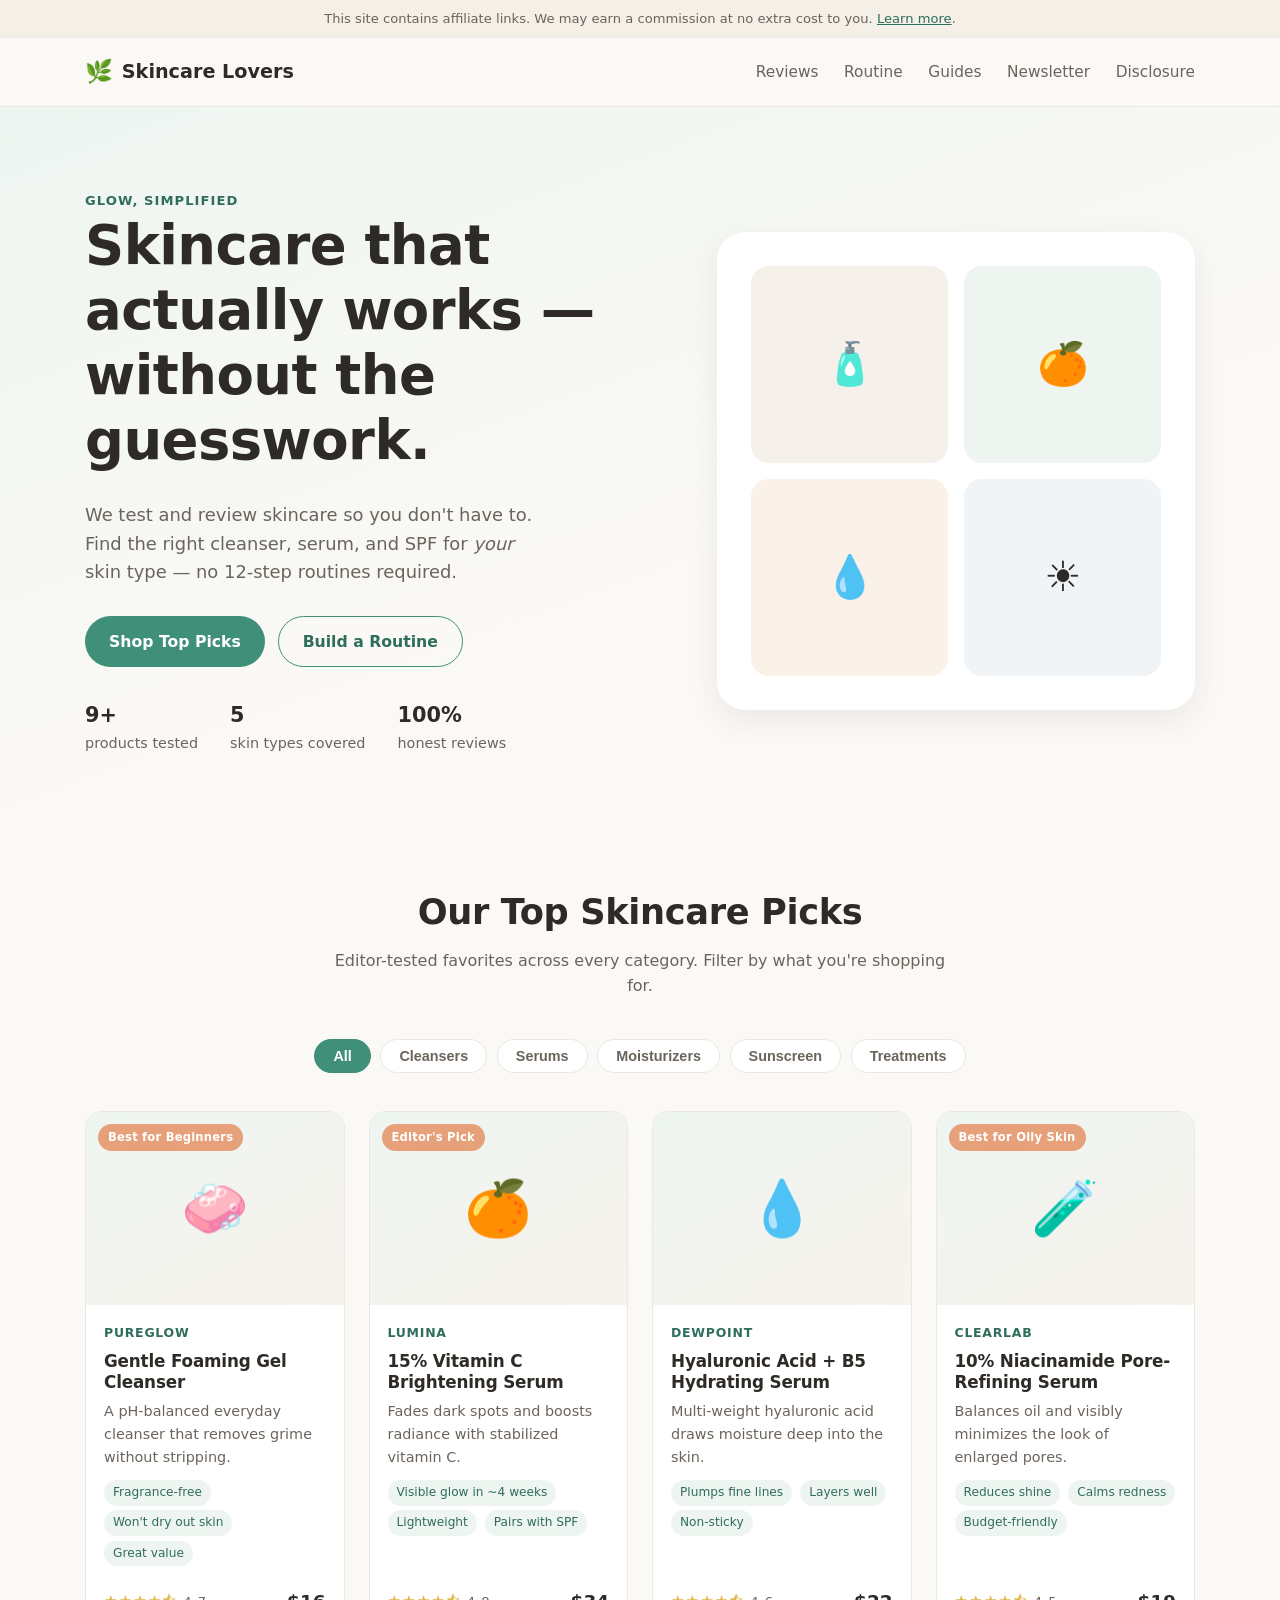
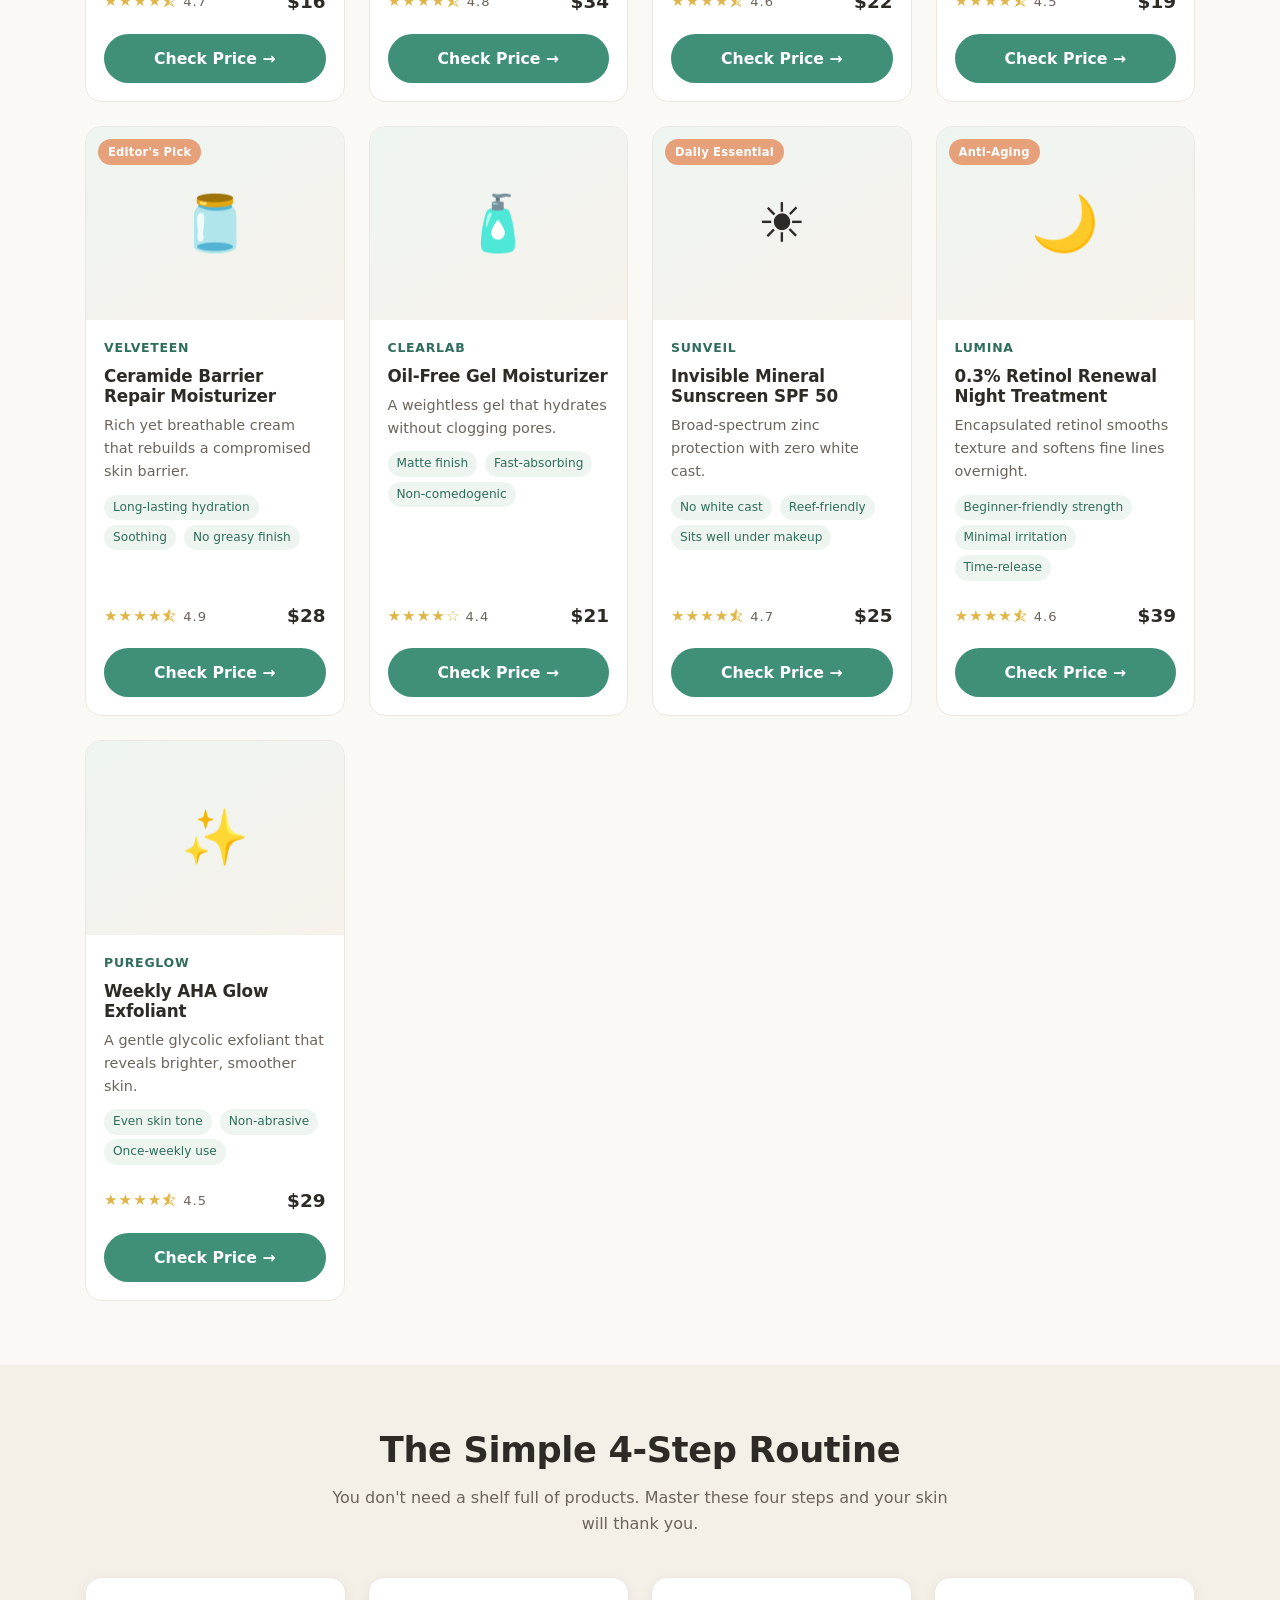
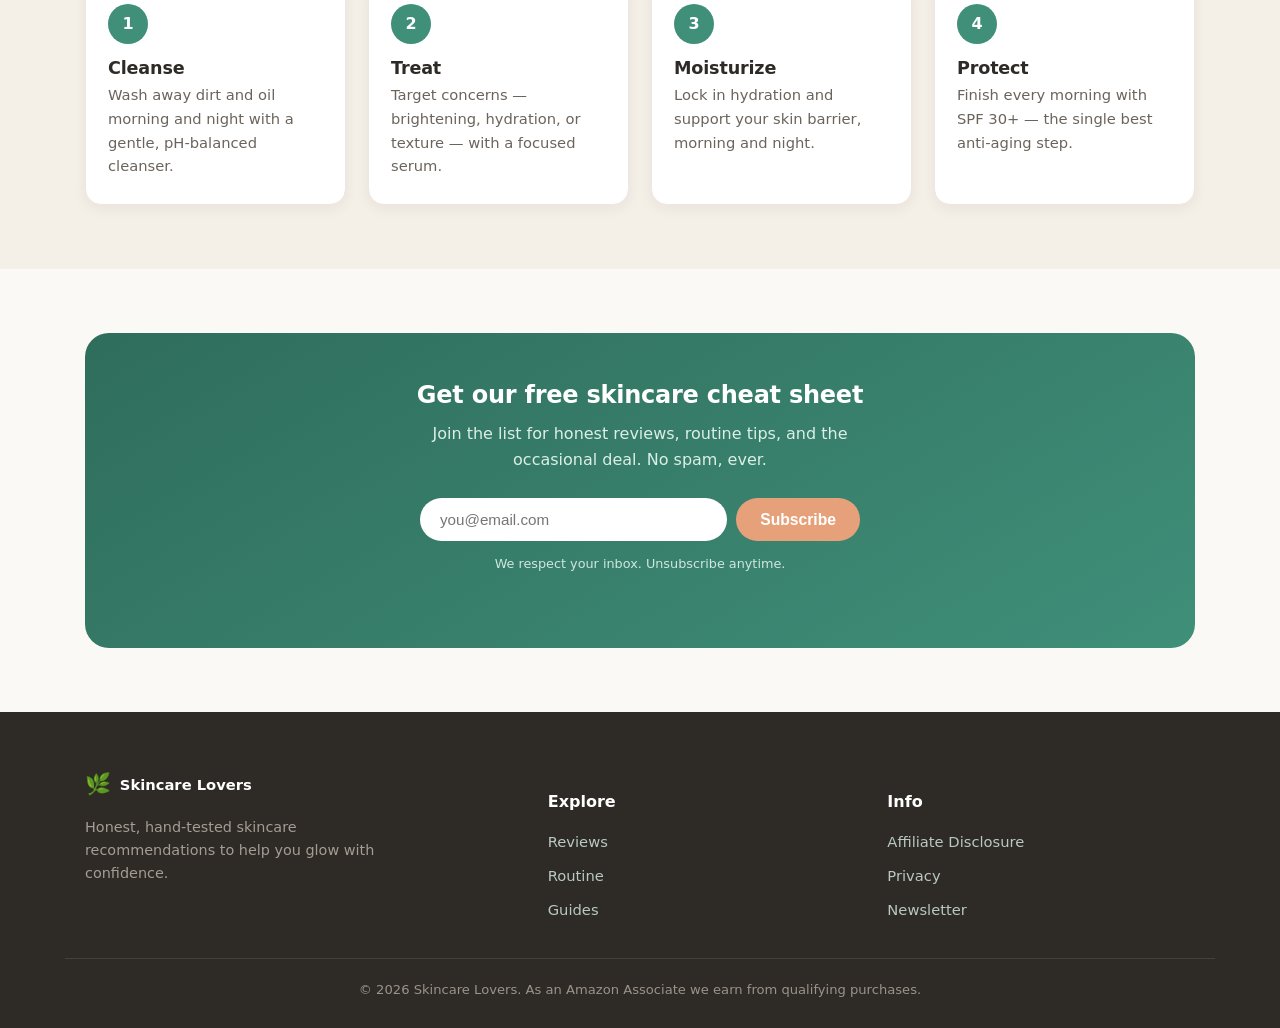
==== index.html @ 67fedc32 "Add skincare affiliate marketing website Static, no-build site ready for free hosting (Netlify/GitHu" ====
<!DOCTYPE html>
<html lang="en">
<head>
  <meta charset="UTF-8" />
  <meta name="viewport" content="width=device-width, initial-scale=1.0" />
  <title>Skincare Lovers — Honest Reviews & Skincare Picks</title>
  <meta name="description" content="Hand-tested skincare recommendations, routines, and honest reviews to help you build a simple routine that works for your skin type." />

  <!-- Open Graph (social sharing) -->
  <meta property="og:title" content="Skincare Lovers — Honest Skincare Reviews & Picks" />
  <meta property="og:description" content="Simple, effective skincare picks for every skin type." />
  <meta property="og:type" content="website" />

  <link rel="stylesheet" href="css/style.css" />
</head>
<body>

  <!-- FTC affiliate disclosure (required, keep visible) -->
  <div class="disclosure-strip">
    This site contains affiliate links. We may earn a commission at no extra cost to you.
    <a href="disclosure.html">Learn more</a>.
  </div>

  <!-- Header -->
  <header class="site-header">
    <div class="container nav">
      <a href="index.html" class="brand"><span class="leaf">🌿</span> Skincare Lovers</a>
      <ul class="nav-links">
        <li><a href="#products">Reviews</a></li>
        <li><a href="#routine">Routine</a></li>
        <li><a href="guides.html">Guides</a></li>
        <li><a href="#newsletter">Newsletter</a></li>
        <li><a href="disclosure.html">Disclosure</a></li>
      </ul>
      <button class="nav-toggle" aria-label="Toggle menu">☰</button>
    </div>
  </header>

  <!-- Hero -->
  <section class="hero">
    <div class="container hero-grid">
      <div class="hero-copy">
        <span class="eyebrow">Glow, simplified</span>
        <h1>Skincare that actually works — without the guesswork.</h1>
        <p class="lead">
          We test and review skincare so you don't have to. Find the right cleanser,
          serum, and SPF for <em>your</em> skin type — no 12-step routines required.
        </p>
        <div class="hero-cta">
          <a href="#products" class="btn">Shop Top Picks</a>
          <a href="#routine" class="btn btn--ghost">Build a Routine</a>
        </div>
        <div class="trust-row">
          <div><strong>9+</strong> products tested</div>
          <div><strong>5</strong> skin types covered</div>
          <div><strong>100%</strong> honest reviews</div>
        </div>
      </div>
      <div class="hero-visual" aria-hidden="true">
        <div class="tile">🧴</div>
        <div class="tile">🍊</div>
        <div class="tile">💧</div>
        <div class="tile">☀️</div>
      </div>
    </div>
  </section>

  <!-- Products -->
  <section id="products">
    <div class="container">
      <h2 class="section-title">Our Top Skincare Picks</h2>
      <p class="section-sub">
        Editor-tested favorites across every category. Filter by what you're shopping for.
      </p>

      <div class="filters">
        <button class="filter-pill active" data-filter="all">All</button>
        <button class="filter-pill" data-filter="cleanser">Cleansers</button>
        <button class="filter-pill" data-filter="serum">Serums</button>
        <button class="filter-pill" data-filter="moisturizer">Moisturizers</button>
        <button class="filter-pill" data-filter="sunscreen">Sunscreen</button>
        <button class="filter-pill" data-filter="treatment">Treatments</button>
      </div>

      <div class="product-grid" id="product-grid">
        <!-- Cards injected by js/main.js -->
      </div>
    </div>
  </section>

  <!-- Routine -->
  <section id="routine" style="background:#f4efe7;">
    <div class="container">
      <h2 class="section-title">The Simple 4-Step Routine</h2>
      <p class="section-sub">
        You don't need a shelf full of products. Master these four steps and your skin
        will thank you.
      </p>
      <div class="steps">
        <div class="step">
          <div class="num">1</div>
          <h3>Cleanse</h3>
          <p>Wash away dirt and oil morning and night with a gentle, pH-balanced cleanser.</p>
        </div>
        <div class="step">
          <div class="num">2</div>
          <h3>Treat</h3>
          <p>Target concerns — brightening, hydration, or texture — with a focused serum.</p>
        </div>
        <div class="step">
          <div class="num">3</div>
          <h3>Moisturize</h3>
          <p>Lock in hydration and support your skin barrier, morning and night.</p>
        </div>
        <div class="step">
          <div class="num">4</div>
          <h3>Protect</h3>
          <p>Finish every morning with SPF 30+ — the single best anti-aging step.</p>
        </div>
      </div>
    </div>
  </section>

  <!-- Newsletter -->
  <section id="newsletter">
    <div class="container">
      <div class="newsletter">
        <h2>Get our free skincare cheat sheet</h2>
        <p>Join the list for honest reviews, routine tips, and the occasional deal. No spam, ever.</p>
        <form id="newsletter-form">
          <input type="email" placeholder="you@email.com" required aria-label="Email address" />
          <button type="submit" class="btn">Subscribe</button>
        </form>
        <p class="form-note">We respect your inbox. Unsubscribe anytime.</p>
      </div>
    </div>
  </section>

  <!-- Footer -->
  <footer class="site-footer">
    <div class="container footer-grid">
      <div class="footer-brand">
        <a href="index.html" class="brand" style="color:#fff;"><span class="leaf">🌿</span> Skincare Lovers</a>
        <p>Honest, hand-tested skincare recommendations to help you glow with confidence.</p>
      </div>
      <div>
        <h4>Explore</h4>
        <ul class="footer-links">
          <li><a href="#products">Reviews</a></li>
          <li><a href="#routine">Routine</a></li>
          <li><a href="guides.html">Guides</a></li>
        </ul>
      </div>
      <div>
        <h4>Info</h4>
        <ul class="footer-links">
          <li><a href="disclosure.html">Affiliate Disclosure</a></li>
          <li><a href="disclosure.html#privacy">Privacy</a></li>
          <li><a href="#newsletter">Newsletter</a></li>
        </ul>
      </div>
    </div>
    <div class="container footer-bottom">
      &copy; <span id="year">2026</span> Skincare Lovers. As an Amazon Associate we earn from qualifying purchases.
    </div>
  </footer>

  <script src="data/products.js"></script>
  <script src="js/main.js"></script>
</body>
</html>
---- css/style.css ----
/* =========================================================
   Skincare Lovers — Affiliate site styles
   Palette: soft, spa-like greens & warm neutrals
   ========================================================= */

:root {
  --bg: #fbf9f6;
  --surface: #ffffff;
  --ink: #2e2a26;
  --ink-soft: #6b645c;
  --line: #ece7e0;
  --brand: #3f8f79;      /* eucalyptus green */
  --brand-dark: #2f6d5c;
  --accent: #e6a17a;     /* warm peach */
  --gold: #e0b64a;       /* stars */
  --radius: 16px;
  --shadow: 0 10px 30px rgba(47, 42, 38, 0.08);
  --shadow-sm: 0 4px 14px rgba(47, 42, 38, 0.06);
  --maxw: 1150px;
  --font: "Segoe UI", system-ui, -apple-system, Roboto, Helvetica, Arial, sans-serif;
}

* { box-sizing: border-box; }

html { scroll-behavior: smooth; }

body {
  margin: 0;
  font-family: var(--font);
  color: var(--ink);
  background: var(--bg);
  line-height: 1.6;
  -webkit-font-smoothing: antialiased;
}

img { max-width: 100%; display: block; }

a { color: var(--brand-dark); }

.container {
  width: 100%;
  max-width: var(--maxw);
  margin: 0 auto;
  padding: 0 20px;
}

h1, h2, h3 { line-height: 1.2; margin: 0 0 .5em; font-weight: 700; letter-spacing: -0.01em; }
h2.section-title { font-size: clamp(1.6rem, 3vw, 2.2rem); text-align: center; }
.section-sub { text-align: center; color: var(--ink-soft); max-width: 620px; margin: -.2rem auto 2.5rem; }

section { padding: 64px 0; }

/* ---------- Buttons ---------- */
.btn {
  display: inline-flex;
  align-items: center;
  gap: .5rem;
  background: var(--brand);
  color: #fff;
  border: none;
  border-radius: 999px;
  padding: 12px 24px;
  font-size: .98rem;
  font-weight: 600;
  cursor: pointer;
  text-decoration: none;
  transition: transform .15s ease, background .15s ease, box-shadow .15s ease;
}
.btn:hover { background: var(--brand-dark); transform: translateY(-2px); box-shadow: var(--shadow-sm); }
.btn--ghost { background: transparent; color: var(--brand-dark); border: 1.5px solid var(--brand); }
.btn--ghost:hover { background: var(--brand); color: #fff; }
.btn--block { width: 100%; justify-content: center; }

/* ---------- Header ---------- */
.site-header {
  position: sticky;
  top: 0;
  z-index: 50;
  background: rgba(251, 249, 246, 0.85);
  backdrop-filter: blur(10px);
  border-bottom: 1px solid var(--line);
}
.nav {
  display: flex;
  align-items: center;
  justify-content: space-between;
  height: 68px;
}
.brand { display: flex; align-items: center; gap: .55rem; font-weight: 800; font-size: 1.2rem; text-decoration: none; color: var(--ink); }
.brand .leaf { font-size: 1.4rem; }
.nav-links { display: flex; gap: 1.6rem; list-style: none; margin: 0; padding: 0; }
.nav-links a { text-decoration: none; color: var(--ink-soft); font-weight: 500; font-size: .96rem; transition: color .15s; }
.nav-links a:hover { color: var(--brand-dark); }
.nav-toggle { display: none; background: none; border: none; font-size: 1.5rem; cursor: pointer; }

/* ---------- Hero ---------- */
.hero {
  background: linear-gradient(160deg, #eef5f1 0%, #fbf9f6 60%);
  padding: 80px 0 72px;
}
.hero-grid { display: grid; grid-template-columns: 1.1fr .9fr; gap: 48px; align-items: center; }
.hero h1 { font-size: clamp(2.1rem, 5vw, 3.4rem); }
.hero .eyebrow { color: var(--brand-dark); font-weight: 700; letter-spacing: .08em; text-transform: uppercase; font-size: .82rem; }
.hero p.lead { font-size: 1.12rem; color: var(--ink-soft); margin: 1rem 0 1.8rem; max-width: 40ch; }
.hero-cta { display: flex; gap: .8rem; flex-wrap: wrap; }
.hero-visual {
  background: var(--surface);
  border-radius: 28px;
  box-shadow: var(--shadow);
  padding: 34px;
  display: grid;
  grid-template-columns: 1fr 1fr;
  gap: 16px;
}
.hero-visual .tile {
  border-radius: 18px;
  aspect-ratio: 1;
  display: grid;
  place-items: center;
  font-size: 2.6rem;
  background: #f5f1ea;
}
.hero-visual .tile:nth-child(2){ background:#eef5f1; }
.hero-visual .tile:nth-child(3){ background:#faf1e9; }
.hero-visual .tile:nth-child(4){ background:#f0f4f7; }

.trust-row { display: flex; gap: 2rem; margin-top: 2rem; flex-wrap: wrap; }
.trust-row div { font-size: .9rem; color: var(--ink-soft); }
.trust-row strong { display: block; color: var(--ink); font-size: 1.3rem; }

/* ---------- Disclosure banner ---------- */
.disclosure-strip {
  background: #f4efe7;
  border-bottom: 1px solid var(--line);
  font-size: .82rem;
  color: var(--ink-soft);
  text-align: center;
  padding: 8px 16px;
}
.disclosure-strip a { color: var(--brand-dark); }

/* ---------- Category pills ---------- */
.filters { display: flex; gap: .6rem; flex-wrap: wrap; justify-content: center; margin-bottom: 2.4rem; }
.filter-pill {
  border: 1.5px solid var(--line);
  background: var(--surface);
  color: var(--ink-soft);
  padding: 8px 18px;
  border-radius: 999px;
  cursor: pointer;
  font-weight: 600;
  font-size: .9rem;
  transition: all .15s ease;
}
.filter-pill:hover { border-color: var(--brand); color: var(--brand-dark); }
.filter-pill.active { background: var(--brand); border-color: var(--brand); color: #fff; }

/* ---------- Product grid ---------- */
.product-grid {
  display: grid;
  grid-template-columns: repeat(auto-fill, minmax(250px, 1fr));
  gap: 24px;
}
.card {
  background: var(--surface);
  border: 1px solid var(--line);
  border-radius: var(--radius);
  overflow: hidden;
  display: flex;
  flex-direction: column;
  transition: transform .18s ease, box-shadow .18s ease;
}
.card:hover { transform: translateY(-4px); box-shadow: var(--shadow); }
.card-media {
  position: relative;
  aspect-ratio: 4 / 3;
  display: grid;
  place-items: center;
  font-size: 3.4rem;
  background: linear-gradient(150deg, #eef5f1, #f7f2ec);
}
.card-badge {
  position: absolute;
  top: 12px;
  left: 12px;
  background: var(--accent);
  color: #fff;
  font-size: .72rem;
  font-weight: 700;
  padding: 4px 10px;
  border-radius: 999px;
  letter-spacing: .02em;
}
.card-body { padding: 18px; display: flex; flex-direction: column; gap: .5rem; flex: 1; }
.card-brand { font-size: .78rem; text-transform: uppercase; letter-spacing: .06em; color: var(--brand-dark); font-weight: 700; }
.card-name { font-size: 1.05rem; font-weight: 700; margin: 0; }
.card-blurb { font-size: .9rem; color: var(--ink-soft); margin: 0; }
.card-meta { display: flex; align-items: center; justify-content: space-between; margin-top: auto; padding-top: .4rem; }
.stars { color: var(--gold); font-size: .95rem; letter-spacing: 1px; }
.rating-num { color: var(--ink-soft); font-size: .82rem; margin-left: .3rem; }
.price { font-weight: 800; font-size: 1.15rem; }
.pros { list-style: none; padding: 0; margin: .2rem 0 .4rem; display: flex; flex-wrap: wrap; gap: .3rem .5rem; }
.pros li { font-size: .76rem; background: #eef5f1; color: var(--brand-dark); padding: 3px 9px; border-radius: 999px; }
.card .btn { margin-top: .6rem; }
.no-results { text-align: center; color: var(--ink-soft); grid-column: 1/-1; padding: 40px; }

/* ---------- Routine / steps ---------- */
.steps { display: grid; grid-template-columns: repeat(auto-fit, minmax(220px, 1fr)); gap: 22px; }
.step {
  background: var(--surface);
  border: 1px solid var(--line);
  border-radius: var(--radius);
  padding: 26px 22px;
  box-shadow: var(--shadow-sm);
}
.step .num {
  width: 40px; height: 40px;
  display: grid; place-items: center;
  background: var(--brand); color: #fff;
  border-radius: 50%; font-weight: 800; margin-bottom: 14px;
}
.step h3 { font-size: 1.1rem; margin-bottom: .3rem; }
.step p { color: var(--ink-soft); font-size: .92rem; margin: 0; }

/* ---------- Newsletter ---------- */
.newsletter {
  background: linear-gradient(150deg, #2f6d5c, #3f8f79);
  color: #fff;
  border-radius: 24px;
  padding: 48px;
  text-align: center;
}
.newsletter h2 { color: #fff; }
.newsletter p { color: #dcefe7; max-width: 460px; margin: 0 auto 1.6rem; }
.newsletter form { display: flex; gap: .6rem; max-width: 440px; margin: 0 auto; flex-wrap: wrap; }
.newsletter input {
  flex: 1;
  min-width: 200px;
  border: none;
  border-radius: 999px;
  padding: 13px 20px;
  font-size: .95rem;
}
.newsletter .btn { background: var(--accent); }
.newsletter .btn:hover { background: #d98d61; }
.newsletter .form-note { font-size: .8rem; color: #cfe7de; margin-top: .8rem; }

/* ---------- Footer ---------- */
.site-footer { background: #2e2a26; color: #d8d2ca; padding: 56px 0 28px; }
.footer-grid { display: grid; grid-template-columns: 1.4fr 1fr 1fr; gap: 32px; }
.site-footer h4 { color: #fff; font-size: 1rem; margin-bottom: .9rem; }
.site-footer a { color: #b9c9c2; text-decoration: none; font-size: .92rem; }
.site-footer a:hover { color: #fff; }
.footer-links { list-style: none; padding: 0; margin: 0; display: flex; flex-direction: column; gap: .5rem; }
.footer-brand .leaf { font-size: 1.3rem; }
.footer-brand p { color: #a49d94; font-size: .9rem; max-width: 34ch; }
.footer-bottom {
  border-top: 1px solid #45403a;
  margin-top: 36px;
  padding-top: 20px;
  font-size: .82rem;
  color: #9a938a;
  text-align: center;
}

/* ---------- Content pages (guides / disclosure) ---------- */
.page-head { background: linear-gradient(160deg, #eef5f1, #fbf9f6); padding: 60px 0 40px; text-align: center; }
.page-head h1 { font-size: clamp(1.8rem, 4vw, 2.6rem); }
.page-head p { color: var(--ink-soft); max-width: 600px; margin: 0 auto; }
.prose { max-width: 760px; margin: 0 auto; }
.prose h2 { font-size: 1.5rem; margin-top: 2rem; }
.prose p, .prose li { color: #4a453f; }
.prose ul { padding-left: 1.2rem; }
.callout {
  background: #f4efe7;
  border-left: 4px solid var(--accent);
  border-radius: 10px;
  padding: 18px 22px;
  margin: 1.6rem 0;
  font-size: .95rem;
}

/* ---------- Responsive ---------- */
@media (max-width: 860px) {
  .hero-grid { grid-template-columns: 1fr; }
  .hero-visual { max-width: 380px; }
  .footer-grid { grid-template-columns: 1fr 1fr; }
  .footer-brand { grid-column: 1 / -1; }
  .nav-links {
    position: absolute;
    top: 68px; left: 0; right: 0;
    background: var(--surface);
    flex-direction: column;
    padding: 16px 20px;
    gap: 1rem;
    border-bottom: 1px solid var(--line);
    box-shadow: var(--shadow-sm);
    display: none;
  }
  .nav-links.open { display: flex; }
  .nav-toggle { display: block; }
}
@media (max-width: 520px) {
  .footer-grid { grid-template-columns: 1fr; }
  .newsletter { padding: 34px 22px; }
  section { padding: 48px 0; }
}
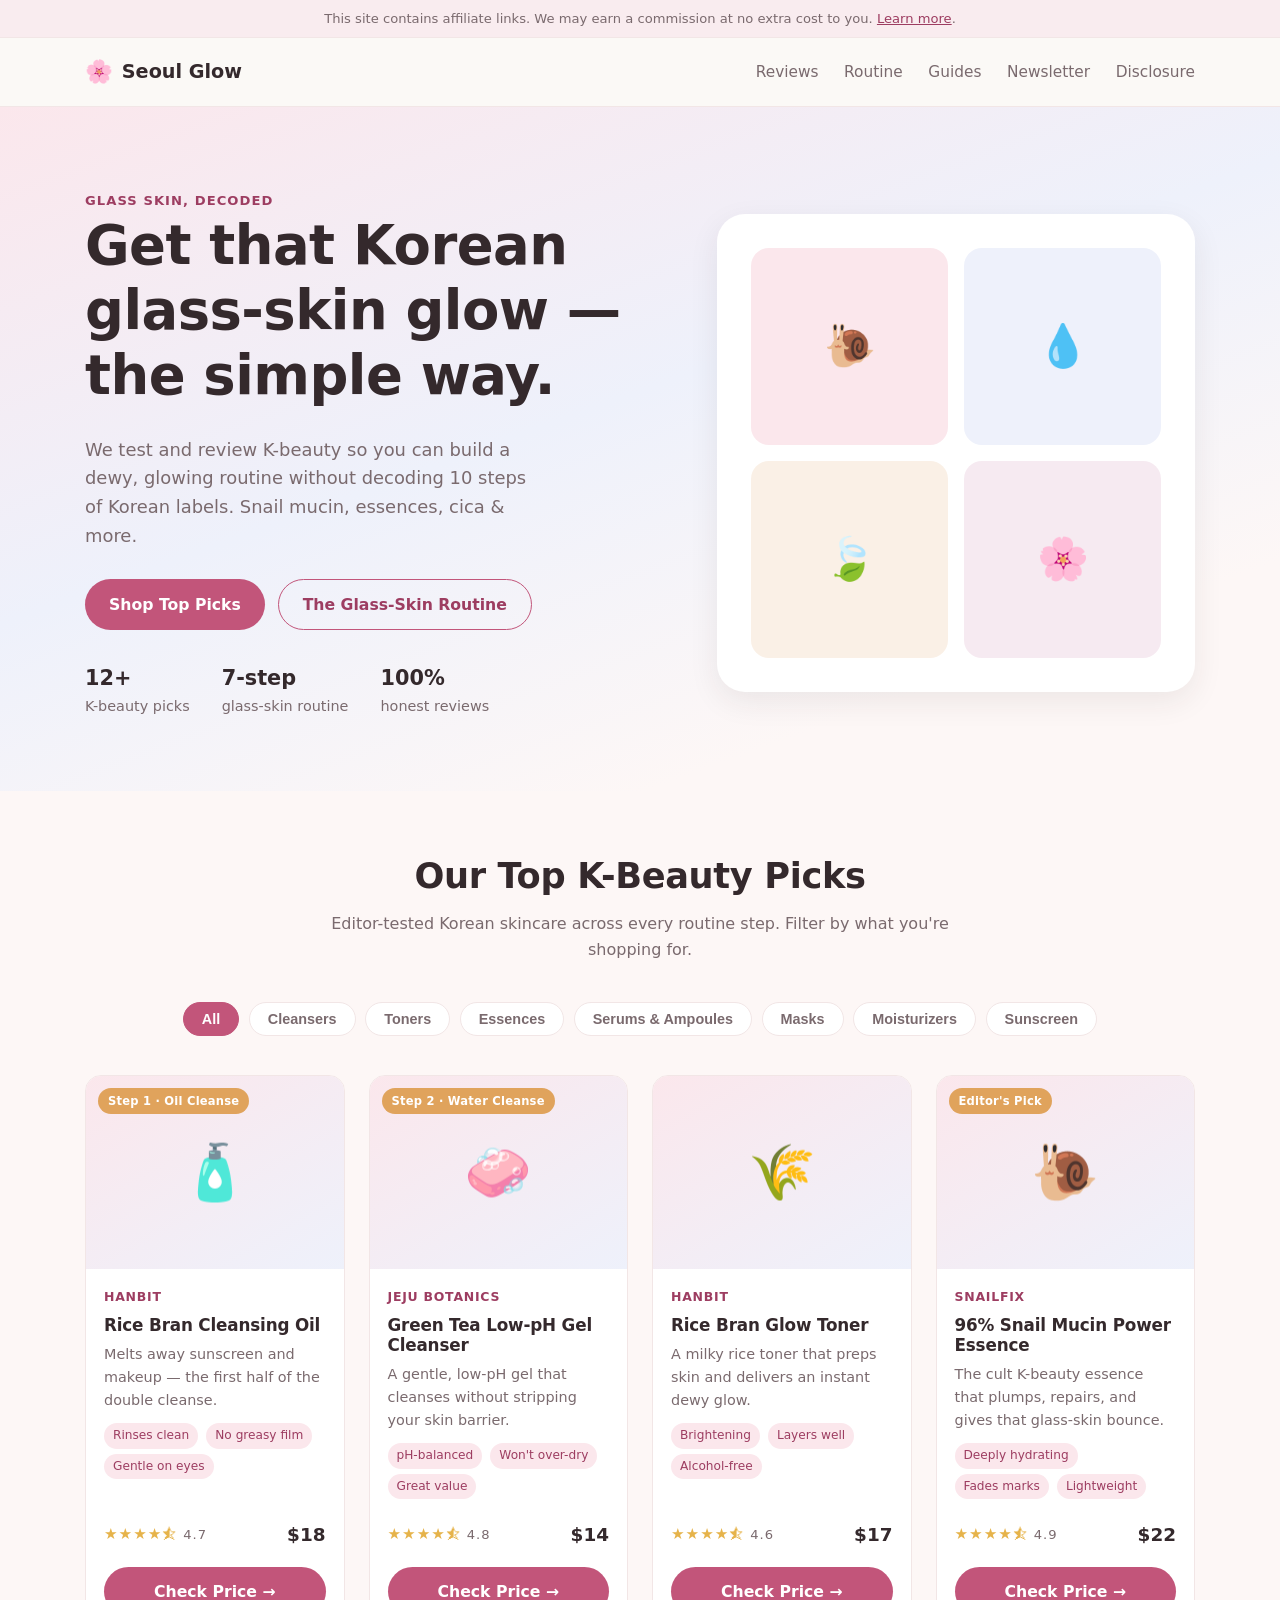
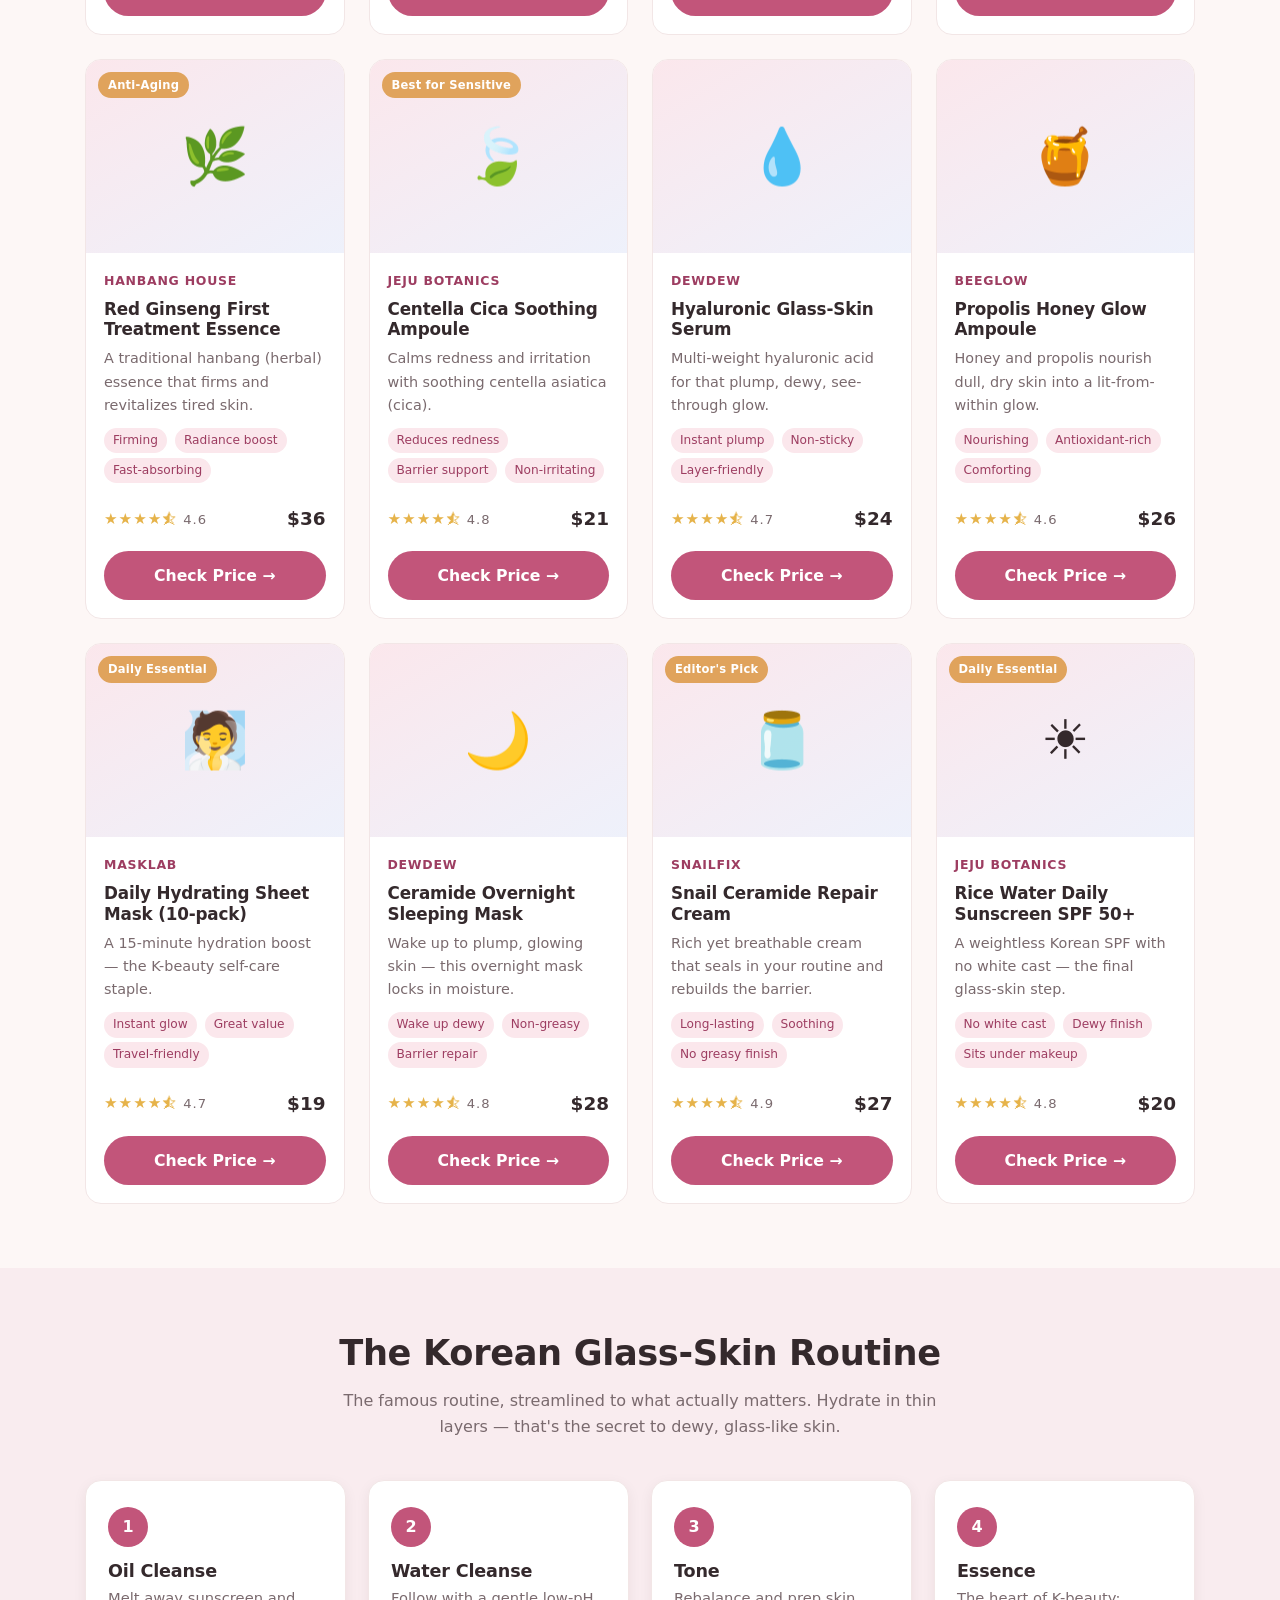
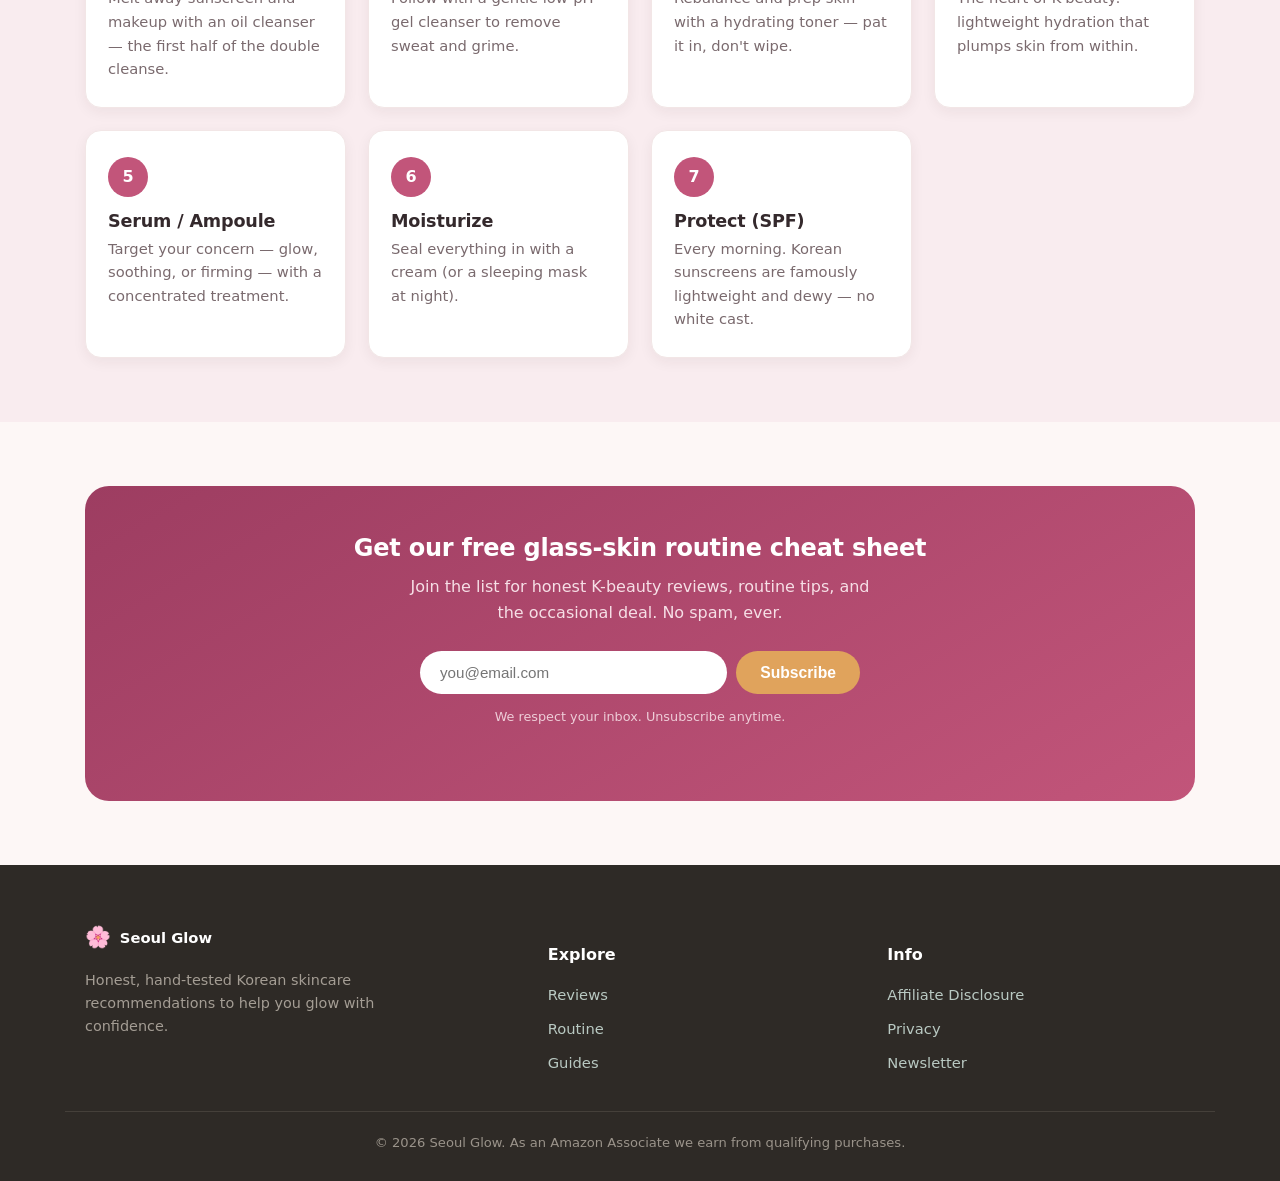
==== commit 5613a44e: "Retune site for Korean skincare (K-beauty) niche Rebrand from generic skincare to "Seoul Glow", focu" ====
--- a/index.html
+++ b/index.html
@@ -3,12 +3,12 @@
 <head>
   <meta charset="UTF-8" />
   <meta name="viewport" content="width=device-width, initial-scale=1.0" />
-  <title>Skincare Lovers — Honest Reviews & Skincare Picks</title>
-  <meta name="description" content="Hand-tested skincare recommendations, routines, and honest reviews to help you build a simple routine that works for your skin type." />
+  <title>Seoul Glow — Korean Skincare Reviews & Glass-Skin Routines</title>
+  <meta name="description" content="Honest Korean skincare (K-beauty) reviews and glass-skin routines. Find the best snail mucin, essences, cica, and Korean sunscreen for your skin type." />
 
   <!-- Open Graph (social sharing) -->
-  <meta property="og:title" content="Skincare Lovers — Honest Skincare Reviews & Picks" />
-  <meta property="og:description" content="Simple, effective skincare picks for every skin type." />
+  <meta property="og:title" content="Seoul Glow — Korean Skincare Reviews & Glass-Skin Routines" />
+  <meta property="og:description" content="Honest K-beauty picks for that dewy, glass-skin glow." />
   <meta property="og:type" content="website" />
 
   <link rel="stylesheet" href="css/style.css" />
@@ -24,7 +24,7 @@
   <!-- Header -->
   <header class="site-header">
     <div class="container nav">
-      <a href="index.html" class="brand"><span class="leaf">🌿</span> Skincare Lovers</a>
+      <a href="index.html" class="brand"><span class="leaf">🌸</span> Seoul Glow</a>
       <ul class="nav-links">
         <li><a href="#products">Reviews</a></li>
         <li><a href="#routine">Routine</a></li>
@@ -40,27 +40,27 @@
   <section class="hero">
     <div class="container hero-grid">
       <div class="hero-copy">
-        <span class="eyebrow">Glow, simplified</span>
-        <h1>Skincare that actually works — without the guesswork.</h1>
+        <span class="eyebrow">Glass skin, decoded</span>
+        <h1>Get that Korean glass-skin glow — the simple way.</h1>
         <p class="lead">
-          We test and review skincare so you don't have to. Find the right cleanser,
-          serum, and SPF for <em>your</em> skin type — no 12-step routines required.
+          We test and review K-beauty so you can build a dewy, glowing routine without
+          decoding 10 steps of Korean labels. Snail mucin, essences, cica &amp; more.
         </p>
         <div class="hero-cta">
           <a href="#products" class="btn">Shop Top Picks</a>
-          <a href="#routine" class="btn btn--ghost">Build a Routine</a>
+          <a href="#routine" class="btn btn--ghost">The Glass-Skin Routine</a>
         </div>
         <div class="trust-row">
-          <div><strong>9+</strong> products tested</div>
-          <div><strong>5</strong> skin types covered</div>
+          <div><strong>12+</strong> K-beauty picks</div>
+          <div><strong>7-step</strong> glass-skin routine</div>
           <div><strong>100%</strong> honest reviews</div>
         </div>
       </div>
       <div class="hero-visual" aria-hidden="true">
-        <div class="tile">🧴</div>
-        <div class="tile">🍊</div>
+        <div class="tile">🐌</div>
         <div class="tile">💧</div>
-        <div class="tile">☀️</div>
+        <div class="tile">🍃</div>
+        <div class="tile">🌸</div>
       </div>
     </div>
   </section>
@@ -68,18 +68,20 @@
   <!-- Products -->
   <section id="products">
     <div class="container">
-      <h2 class="section-title">Our Top Skincare Picks</h2>
+      <h2 class="section-title">Our Top K-Beauty Picks</h2>
       <p class="section-sub">
-        Editor-tested favorites across every category. Filter by what you're shopping for.
+        Editor-tested Korean skincare across every routine step. Filter by what you're shopping for.
       </p>
 
       <div class="filters">
         <button class="filter-pill active" data-filter="all">All</button>
         <button class="filter-pill" data-filter="cleanser">Cleansers</button>
-        <button class="filter-pill" data-filter="serum">Serums</button>
+        <button class="filter-pill" data-filter="toner">Toners</button>
+        <button class="filter-pill" data-filter="essence">Essences</button>
+        <button class="filter-pill" data-filter="serum">Serums &amp; Ampoules</button>
+        <button class="filter-pill" data-filter="mask">Masks</button>
         <button class="filter-pill" data-filter="moisturizer">Moisturizers</button>
         <button class="filter-pill" data-filter="sunscreen">Sunscreen</button>
-        <button class="filter-pill" data-filter="treatment">Treatments</button>
       </div>
 
       <div class="product-grid" id="product-grid">
@@ -89,33 +91,48 @@
   </section>
 
   <!-- Routine -->
-  <section id="routine" style="background:#f4efe7;">
+  <section id="routine" style="background:#f9ecef;">
     <div class="container">
-      <h2 class="section-title">The Simple 4-Step Routine</h2>
+      <h2 class="section-title">The Korean Glass-Skin Routine</h2>
       <p class="section-sub">
-        You don't need a shelf full of products. Master these four steps and your skin
-        will thank you.
+        The famous routine, streamlined to what actually matters. Hydrate in thin layers —
+        that's the secret to dewy, glass-like skin.
       </p>
       <div class="steps">
         <div class="step">
           <div class="num">1</div>
-          <h3>Cleanse</h3>
-          <p>Wash away dirt and oil morning and night with a gentle, pH-balanced cleanser.</p>
+          <h3>Oil Cleanse</h3>
+          <p>Melt away sunscreen and makeup with an oil cleanser — the first half of the double cleanse.</p>
         </div>
         <div class="step">
           <div class="num">2</div>
-          <h3>Treat</h3>
-          <p>Target concerns — brightening, hydration, or texture — with a focused serum.</p>
+          <h3>Water Cleanse</h3>
+          <p>Follow with a gentle low-pH gel cleanser to remove sweat and grime.</p>
         </div>
         <div class="step">
           <div class="num">3</div>
-          <h3>Moisturize</h3>
-          <p>Lock in hydration and support your skin barrier, morning and night.</p>
+          <h3>Tone</h3>
+          <p>Rebalance and prep skin with a hydrating toner — pat it in, don't wipe.</p>
         </div>
         <div class="step">
           <div class="num">4</div>
-          <h3>Protect</h3>
-          <p>Finish every morning with SPF 30+ — the single best anti-aging step.</p>
+          <h3>Essence</h3>
+          <p>The heart of K-beauty: lightweight hydration that plumps skin from within.</p>
+        </div>
+        <div class="step">
+          <div class="num">5</div>
+          <h3>Serum / Ampoule</h3>
+          <p>Target your concern — glow, soothing, or firming — with a concentrated treatment.</p>
+        </div>
+        <div class="step">
+          <div class="num">6</div>
+          <h3>Moisturize</h3>
+          <p>Seal everything in with a cream (or a sleeping mask at night).</p>
+        </div>
+        <div class="step">
+          <div class="num">7</div>
+          <h3>Protect (SPF)</h3>
+          <p>Every morning. Korean sunscreens are famously lightweight and dewy — no white cast.</p>
         </div>
       </div>
     </div>
@@ -125,8 +142,8 @@
   <section id="newsletter">
     <div class="container">
       <div class="newsletter">
-        <h2>Get our free skincare cheat sheet</h2>
-        <p>Join the list for honest reviews, routine tips, and the occasional deal. No spam, ever.</p>
+        <h2>Get our free glass-skin routine cheat sheet</h2>
+        <p>Join the list for honest K-beauty reviews, routine tips, and the occasional deal. No spam, ever.</p>
         <form id="newsletter-form">
           <input type="email" placeholder="you@email.com" required aria-label="Email address" />
           <button type="submit" class="btn">Subscribe</button>
@@ -140,8 +157,8 @@
   <footer class="site-footer">
     <div class="container footer-grid">
       <div class="footer-brand">
-        <a href="index.html" class="brand" style="color:#fff;"><span class="leaf">🌿</span> Skincare Lovers</a>
-        <p>Honest, hand-tested skincare recommendations to help you glow with confidence.</p>
+        <a href="index.html" class="brand" style="color:#fff;"><span class="leaf">🌸</span> Seoul Glow</a>
+        <p>Honest, hand-tested Korean skincare recommendations to help you glow with confidence.</p>
       </div>
       <div>
         <h4>Explore</h4>
@@ -161,7 +178,7 @@
       </div>
     </div>
     <div class="container footer-bottom">
-      &copy; <span id="year">2026</span> Skincare Lovers. As an Amazon Associate we earn from qualifying purchases.
+      &copy; <span id="year">2026</span> Seoul Glow. As an Amazon Associate we earn from qualifying purchases.
     </div>
   </footer>
 
--- a/css/style.css
+++ b/css/style.css
@@ -1,18 +1,18 @@
 /* =========================================================
-   Skincare Lovers — Affiliate site styles
-   Palette: soft, spa-like greens & warm neutrals
+   Seoul Glow — K-beauty affiliate site styles
+   Palette: dewy porcelain, glass-skin rose & soft gold
    ========================================================= */
 
 :root {
-  --bg: #fbf9f6;
+  --bg: #fdf7f6;
   --surface: #ffffff;
-  --ink: #2e2a26;
-  --ink-soft: #6b645c;
-  --line: #ece7e0;
-  --brand: #3f8f79;      /* eucalyptus green */
-  --brand-dark: #2f6d5c;
-  --accent: #e6a17a;     /* warm peach */
-  --gold: #e0b64a;       /* stars */
+  --ink: #34292c;
+  --ink-soft: #7a6a6e;
+  --line: #f2e6e6;
+  --brand: #c2557a;      /* glass-skin rose */
+  --brand-dark: #9d3d61;
+  --accent: #e0a35c;     /* soft gold */
+  --gold: #e6b34a;       /* stars */
   --radius: 16px;
   --shadow: 0 10px 30px rgba(47, 42, 38, 0.08);
   --shadow-sm: 0 4px 14px rgba(47, 42, 38, 0.06);
@@ -95,7 +95,7 @@
 
 /* ---------- Hero ---------- */
 .hero {
-  background: linear-gradient(160deg, #eef5f1 0%, #fbf9f6 60%);
+  background: linear-gradient(160deg, #fbe7ec 0%, #eef1fb 45%, #fdf7f6 80%);
   padding: 80px 0 72px;
 }
 .hero-grid { display: grid; grid-template-columns: 1.1fr .9fr; gap: 48px; align-items: center; }
@@ -118,11 +118,11 @@
   display: grid;
   place-items: center;
   font-size: 2.6rem;
-  background: #f5f1ea;
-}
-.hero-visual .tile:nth-child(2){ background:#eef5f1; }
-.hero-visual .tile:nth-child(3){ background:#faf1e9; }
-.hero-visual .tile:nth-child(4){ background:#f0f4f7; }
+  background: #fbe7ec;
+}
+.hero-visual .tile:nth-child(2){ background:#eef1fb; }
+.hero-visual .tile:nth-child(3){ background:#faf0e6; }
+.hero-visual .tile:nth-child(4){ background:#f6eaf1; }
 
 .trust-row { display: flex; gap: 2rem; margin-top: 2rem; flex-wrap: wrap; }
 .trust-row div { font-size: .9rem; color: var(--ink-soft); }
@@ -130,7 +130,7 @@
 
 /* ---------- Disclosure banner ---------- */
 .disclosure-strip {
-  background: #f4efe7;
+  background: #f9ecef;
   border-bottom: 1px solid var(--line);
   font-size: .82rem;
   color: var(--ink-soft);
@@ -177,7 +177,7 @@
   display: grid;
   place-items: center;
   font-size: 3.4rem;
-  background: linear-gradient(150deg, #eef5f1, #f7f2ec);
+  background: linear-gradient(150deg, #fbe7ec, #eef1fb);
 }
 .card-badge {
   position: absolute;
@@ -200,7 +200,7 @@
 .rating-num { color: var(--ink-soft); font-size: .82rem; margin-left: .3rem; }
 .price { font-weight: 800; font-size: 1.15rem; }
 .pros { list-style: none; padding: 0; margin: .2rem 0 .4rem; display: flex; flex-wrap: wrap; gap: .3rem .5rem; }
-.pros li { font-size: .76rem; background: #eef5f1; color: var(--brand-dark); padding: 3px 9px; border-radius: 999px; }
+.pros li { font-size: .76rem; background: #fbe7ec; color: var(--brand-dark); padding: 3px 9px; border-radius: 999px; }
 .card .btn { margin-top: .6rem; }
 .no-results { text-align: center; color: var(--ink-soft); grid-column: 1/-1; padding: 40px; }
 
@@ -224,14 +224,14 @@
 
 /* ---------- Newsletter ---------- */
 .newsletter {
-  background: linear-gradient(150deg, #2f6d5c, #3f8f79);
+  background: linear-gradient(150deg, #9d3d61, #c2557a);
   color: #fff;
   border-radius: 24px;
   padding: 48px;
   text-align: center;
 }
 .newsletter h2 { color: #fff; }
-.newsletter p { color: #dcefe7; max-width: 460px; margin: 0 auto 1.6rem; }
+.newsletter p { color: #f6dfe6; max-width: 460px; margin: 0 auto 1.6rem; }
 .newsletter form { display: flex; gap: .6rem; max-width: 440px; margin: 0 auto; flex-wrap: wrap; }
 .newsletter input {
   flex: 1;
@@ -243,7 +243,7 @@
 }
 .newsletter .btn { background: var(--accent); }
 .newsletter .btn:hover { background: #d98d61; }
-.newsletter .form-note { font-size: .8rem; color: #cfe7de; margin-top: .8rem; }
+.newsletter .form-note { font-size: .8rem; color: #eecdd8; margin-top: .8rem; }
 
 /* ---------- Footer ---------- */
 .site-footer { background: #2e2a26; color: #d8d2ca; padding: 56px 0 28px; }
@@ -264,7 +264,7 @@
 }
 
 /* ---------- Content pages (guides / disclosure) ---------- */
-.page-head { background: linear-gradient(160deg, #eef5f1, #fbf9f6); padding: 60px 0 40px; text-align: center; }
+.page-head { background: linear-gradient(160deg, #fbe7ec, #eef1fb 60%, #fdf7f6); padding: 60px 0 40px; text-align: center; }
 .page-head h1 { font-size: clamp(1.8rem, 4vw, 2.6rem); }
 .page-head p { color: var(--ink-soft); max-width: 600px; margin: 0 auto; }
 .prose { max-width: 760px; margin: 0 auto; }
@@ -272,7 +272,7 @@
 .prose p, .prose li { color: #4a453f; }
 .prose ul { padding-left: 1.2rem; }
 .callout {
-  background: #f4efe7;
+  background: #f9ecef;
   border-left: 4px solid var(--accent);
   border-radius: 10px;
   padding: 18px 22px;
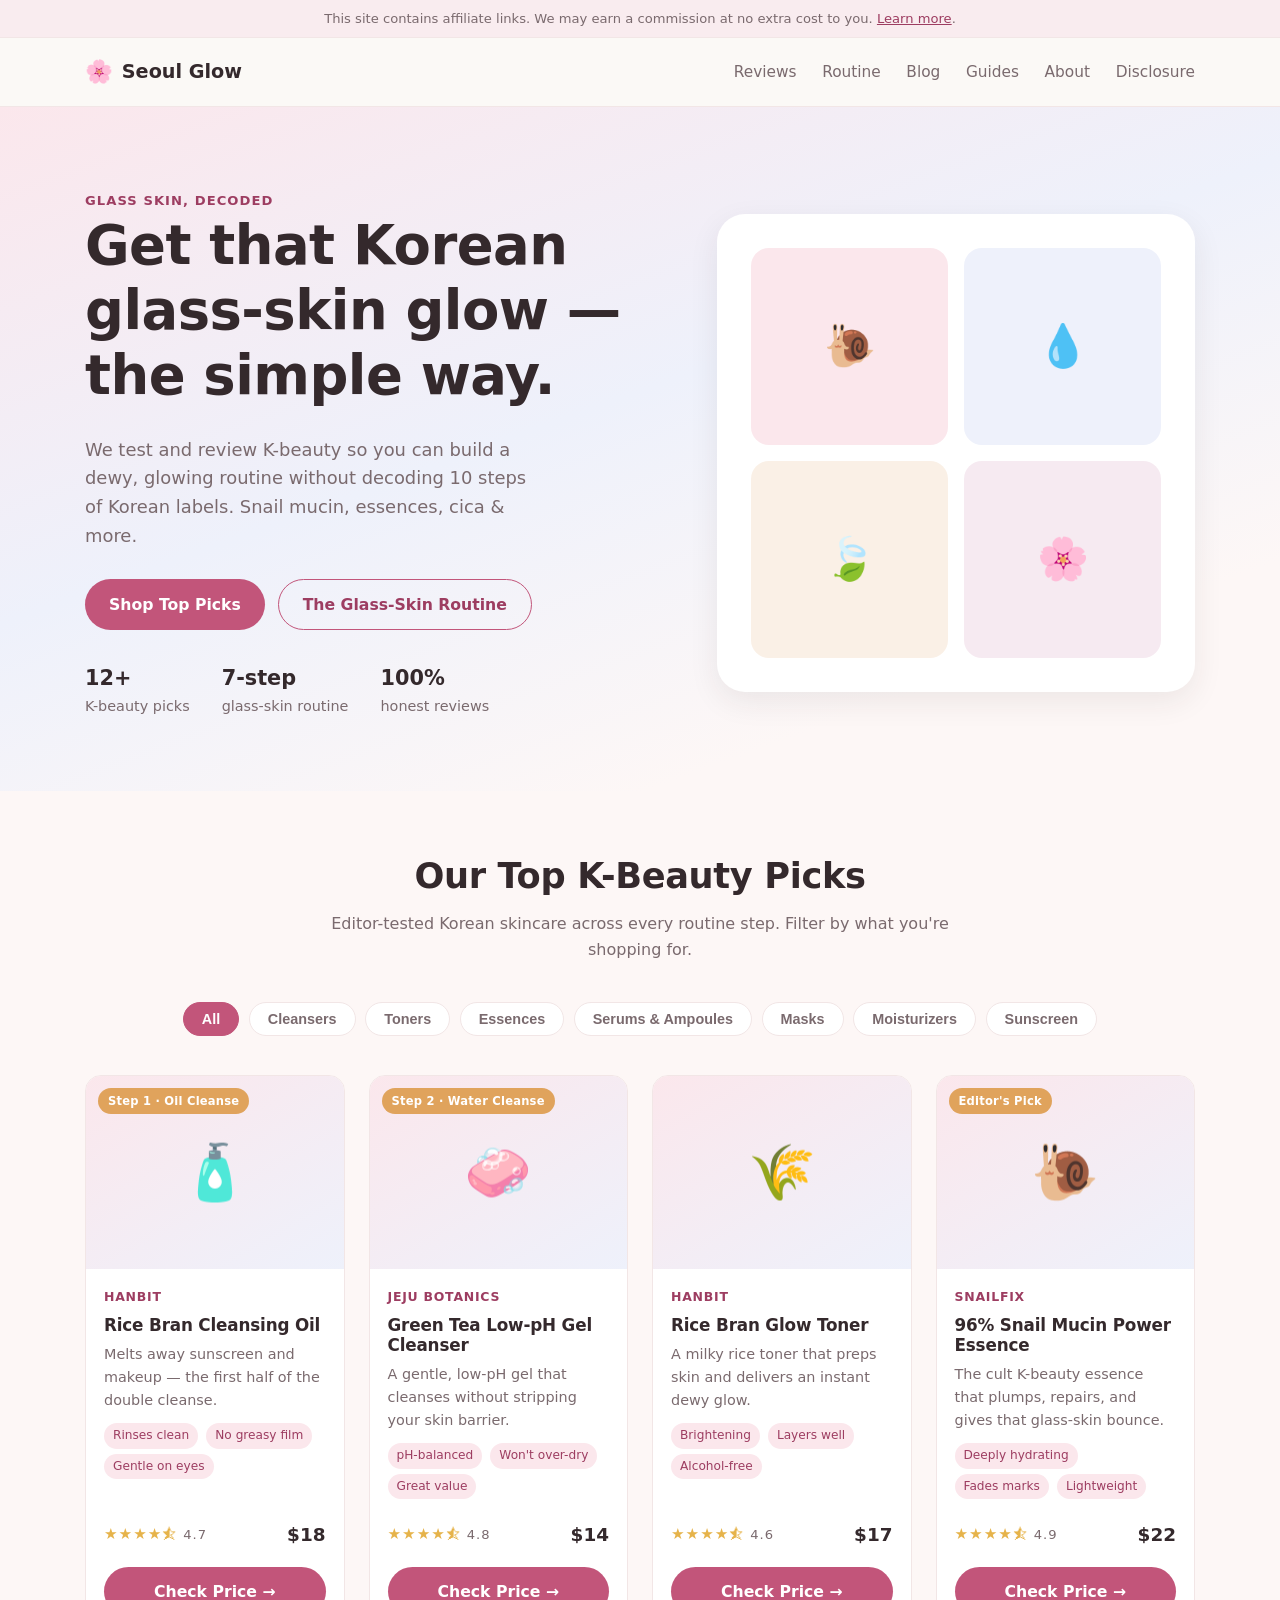
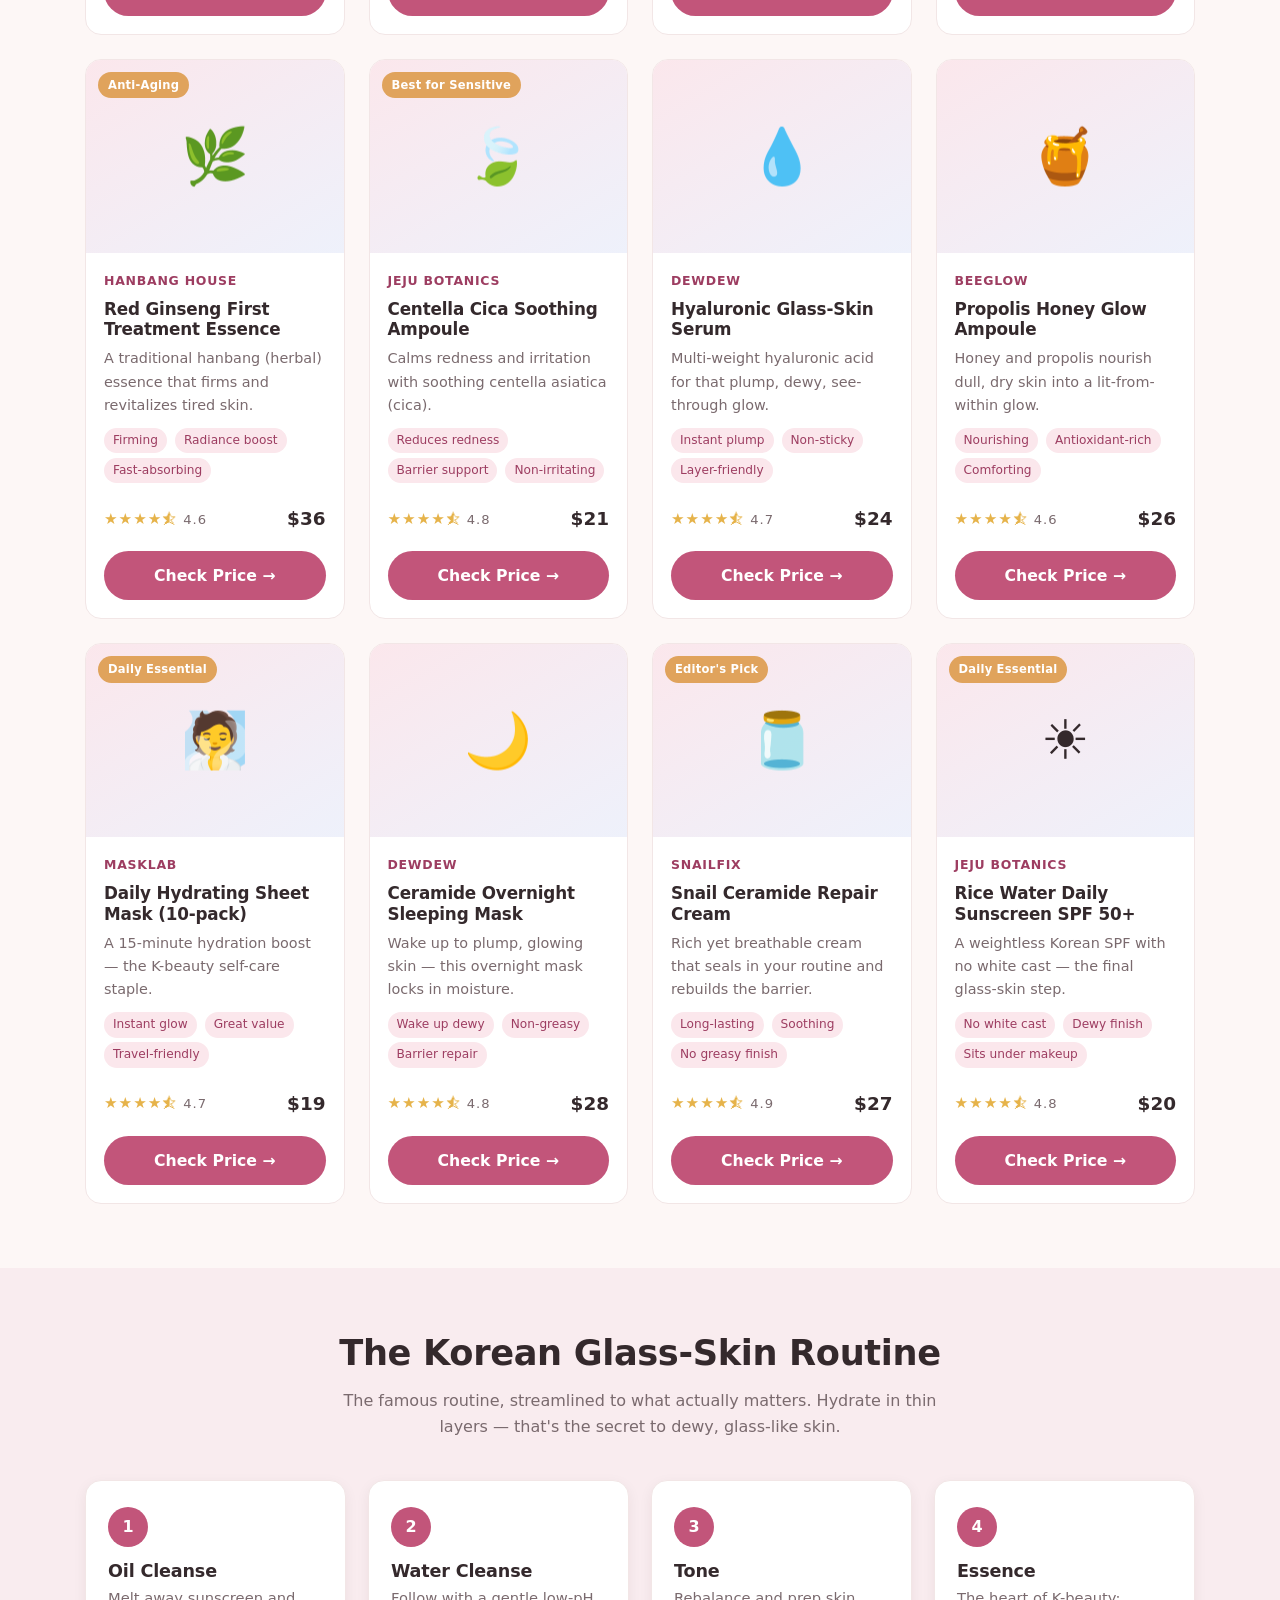
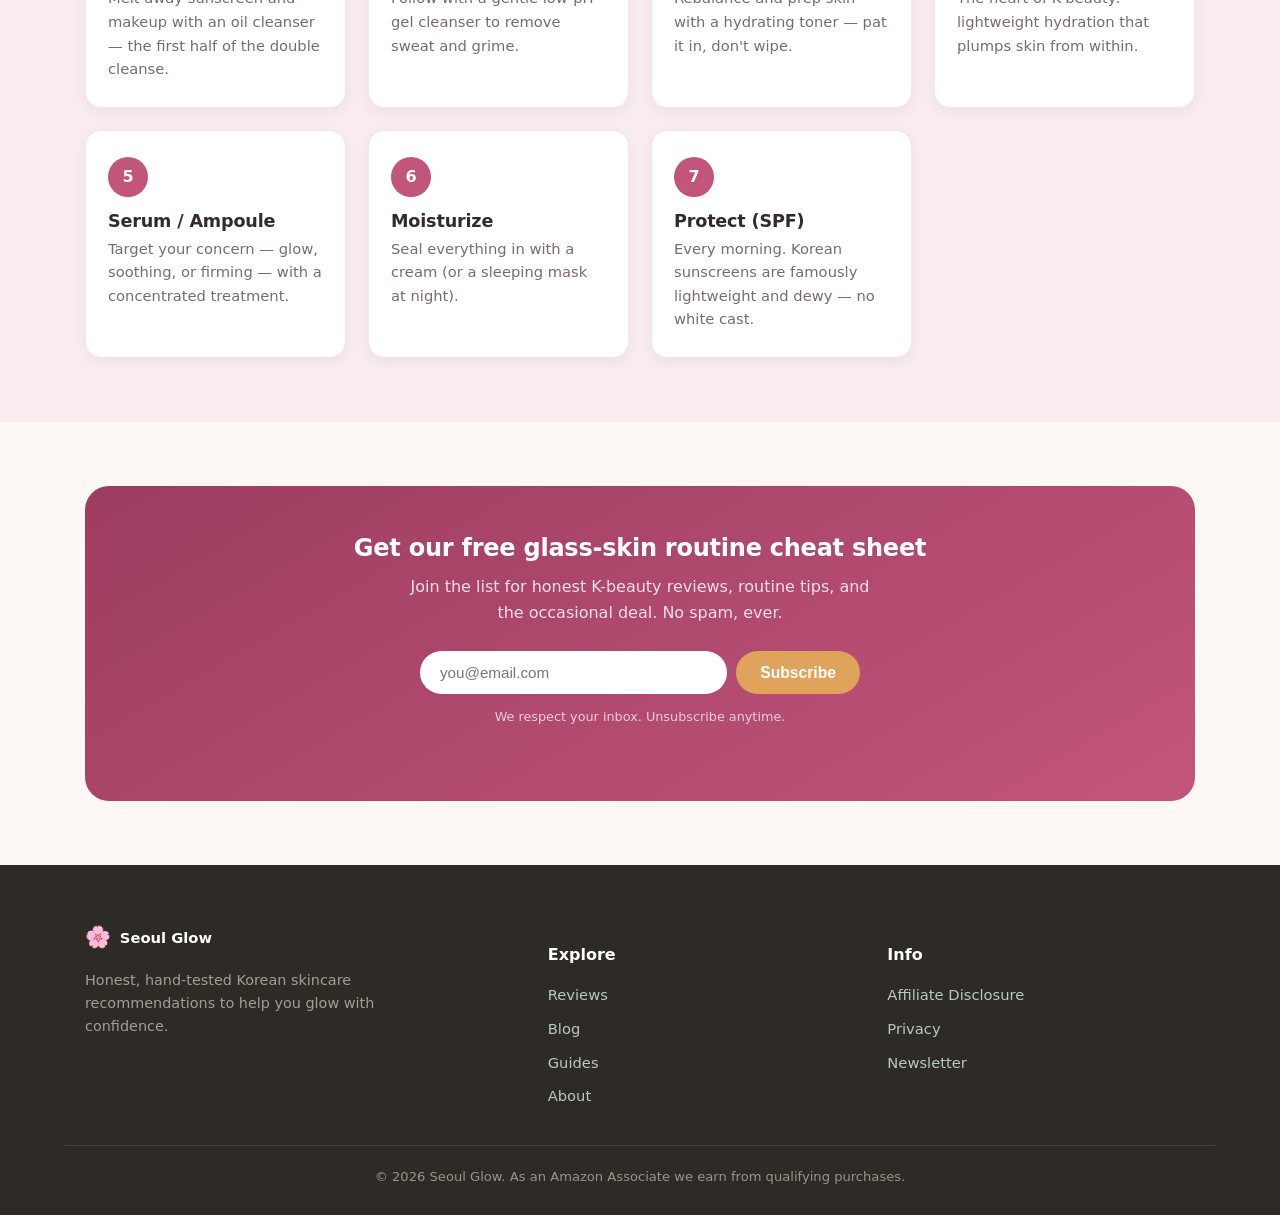
==== commit 8ff8e248: "Add blog with review articles, About page, and deploy config Fills the on-site gaps needed before ap" ====
--- a/index.html
+++ b/index.html
@@ -28,8 +28,9 @@
       <ul class="nav-links">
         <li><a href="#products">Reviews</a></li>
         <li><a href="#routine">Routine</a></li>
+        <li><a href="blog.html">Blog</a></li>
         <li><a href="guides.html">Guides</a></li>
-        <li><a href="#newsletter">Newsletter</a></li>
+        <li><a href="about.html">About</a></li>
         <li><a href="disclosure.html">Disclosure</a></li>
       </ul>
       <button class="nav-toggle" aria-label="Toggle menu">☰</button>
@@ -164,8 +165,9 @@
         <h4>Explore</h4>
         <ul class="footer-links">
           <li><a href="#products">Reviews</a></li>
-          <li><a href="#routine">Routine</a></li>
+          <li><a href="blog.html">Blog</a></li>
           <li><a href="guides.html">Guides</a></li>
+          <li><a href="about.html">About</a></li>
         </ul>
       </div>
       <div>
--- a/css/style.css
+++ b/css/style.css
@@ -279,6 +279,49 @@
   margin: 1.6rem 0;
   font-size: .95rem;
 }
+
+/* ---------- Blog index ---------- */
+.post-grid { display: grid; grid-template-columns: repeat(auto-fill, minmax(300px, 1fr)); gap: 26px; }
+.post-card {
+  background: var(--surface);
+  border: 1px solid var(--line);
+  border-radius: var(--radius);
+  overflow: hidden;
+  display: flex;
+  flex-direction: column;
+  text-decoration: none;
+  color: inherit;
+  transition: transform .18s ease, box-shadow .18s ease;
+}
+.post-card:hover { transform: translateY(-4px); box-shadow: var(--shadow); }
+.post-card-media { aspect-ratio: 16 / 9; display: grid; place-items: center; font-size: 3.2rem; background: linear-gradient(150deg, #fbe7ec, #eef1fb); }
+.post-card-body { padding: 20px; display: flex; flex-direction: column; gap: .55rem; flex: 1; }
+.post-cat { font-size: .72rem; text-transform: uppercase; letter-spacing: .07em; color: var(--brand-dark); font-weight: 800; }
+.post-card h3 { font-size: 1.15rem; margin: 0; }
+.post-card p { color: var(--ink-soft); font-size: .92rem; margin: 0; }
+.post-card .readmore { margin-top: auto; padding-top: .3rem; color: var(--brand-dark); font-weight: 700; font-size: .9rem; }
+
+/* ---------- Article page ---------- */
+.article-meta { color: var(--ink-soft); font-size: .9rem; margin-top: .6rem; }
+.article-meta .dot { margin: 0 .5rem; opacity: .5; }
+.article-cat { display: inline-block; background: var(--brand); color: #fff; font-size: .72rem; font-weight: 800; text-transform: uppercase; letter-spacing: .06em; padding: 4px 12px; border-radius: 999px; margin-bottom: 1rem; }
+.prose img { border-radius: var(--radius); margin: 1.5rem 0; }
+.rec-box {
+  display: flex;
+  align-items: center;
+  gap: 18px;
+  background: linear-gradient(150deg, #fbe7ec, #eef1fb);
+  border: 1px solid var(--line);
+  border-radius: var(--radius);
+  padding: 18px 20px;
+  margin: 1.8rem 0;
+}
+.rec-box .rec-emoji { font-size: 2.6rem; line-height: 1; }
+.rec-box .rec-info { flex: 1; }
+.rec-box .rec-info strong { display: block; font-size: 1.05rem; }
+.rec-box .rec-info span { font-size: .86rem; color: var(--ink-soft); }
+.rec-box .btn { white-space: nowrap; }
+.article-footer-cta { text-align: center; margin-top: 2.5rem; padding-top: 2rem; border-top: 1px solid var(--line); }
 
 /* ---------- Responsive ---------- */
 @media (max-width: 860px) {
@@ -304,4 +347,6 @@
   .footer-grid { grid-template-columns: 1fr; }
   .newsletter { padding: 34px 22px; }
   section { padding: 48px 0; }
-}
+  .rec-box { flex-direction: column; text-align: center; }
+  .rec-box .btn { width: 100%; justify-content: center; }
+}
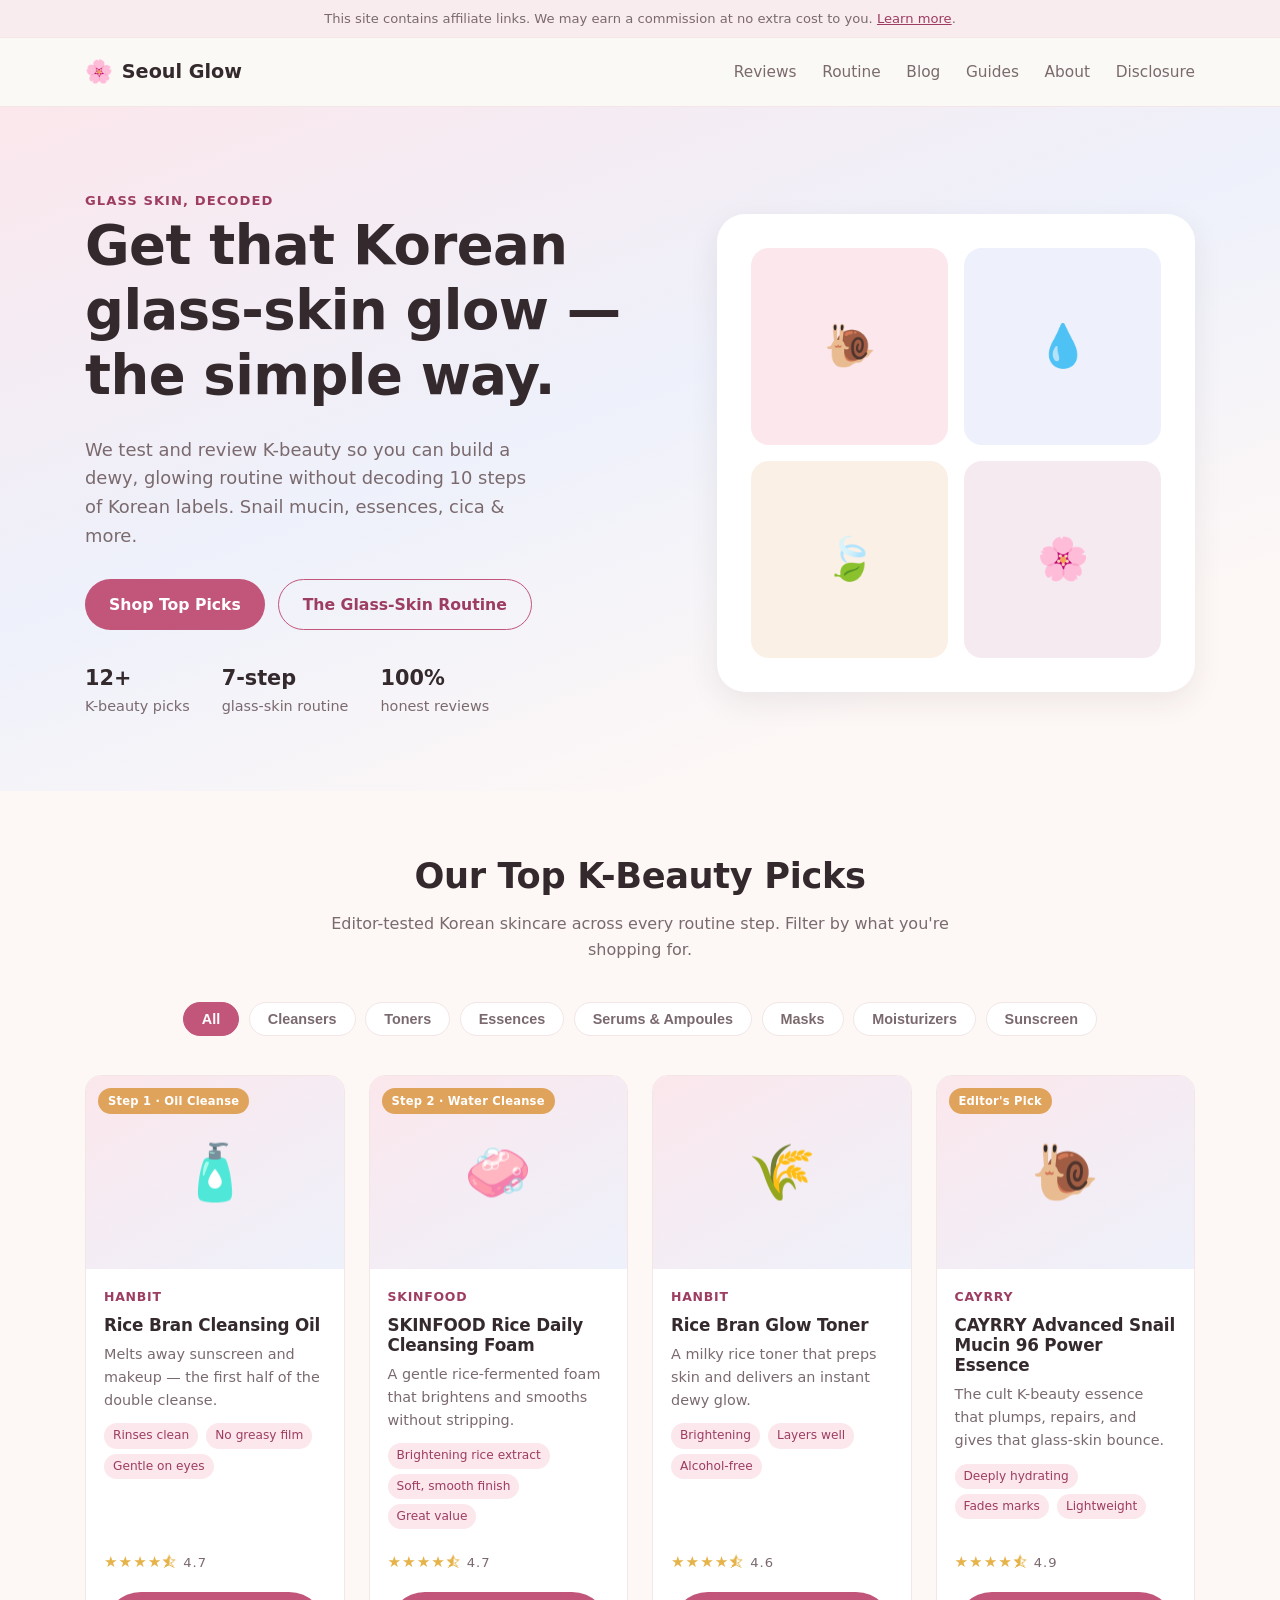
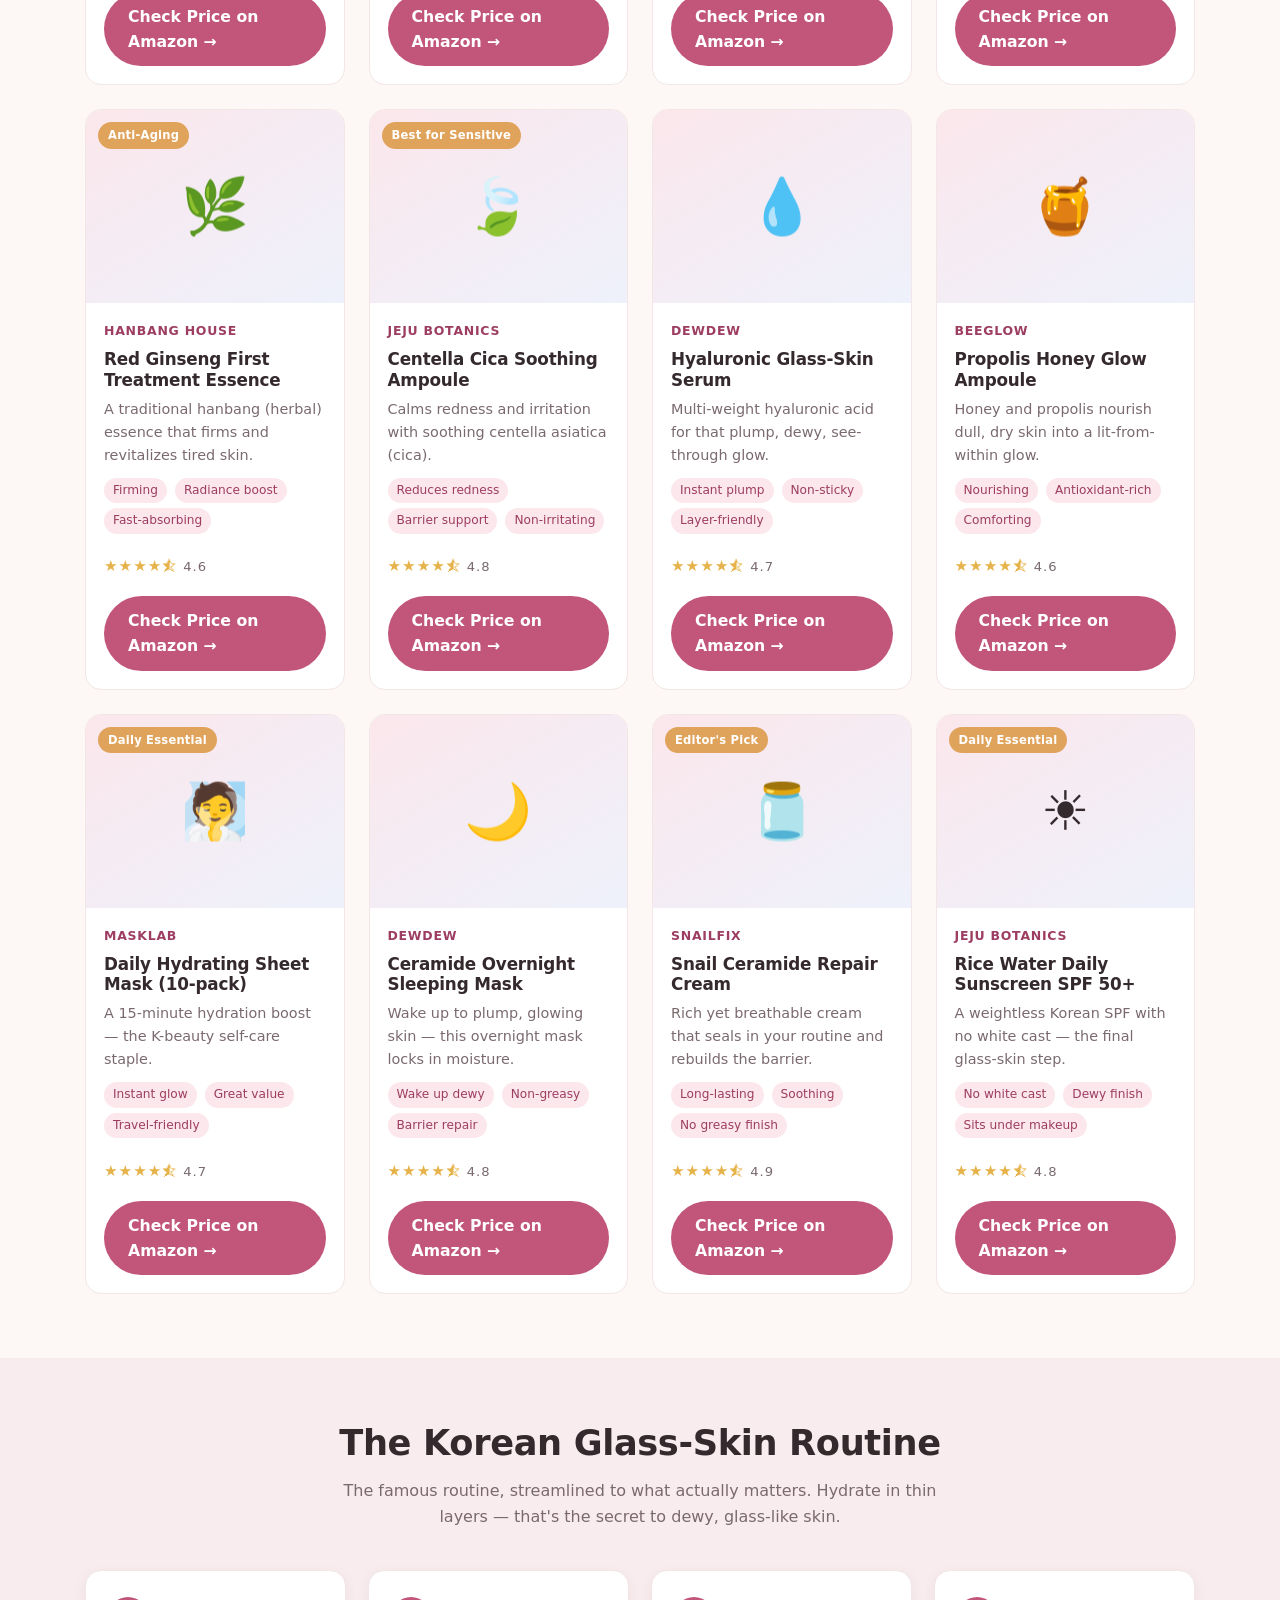
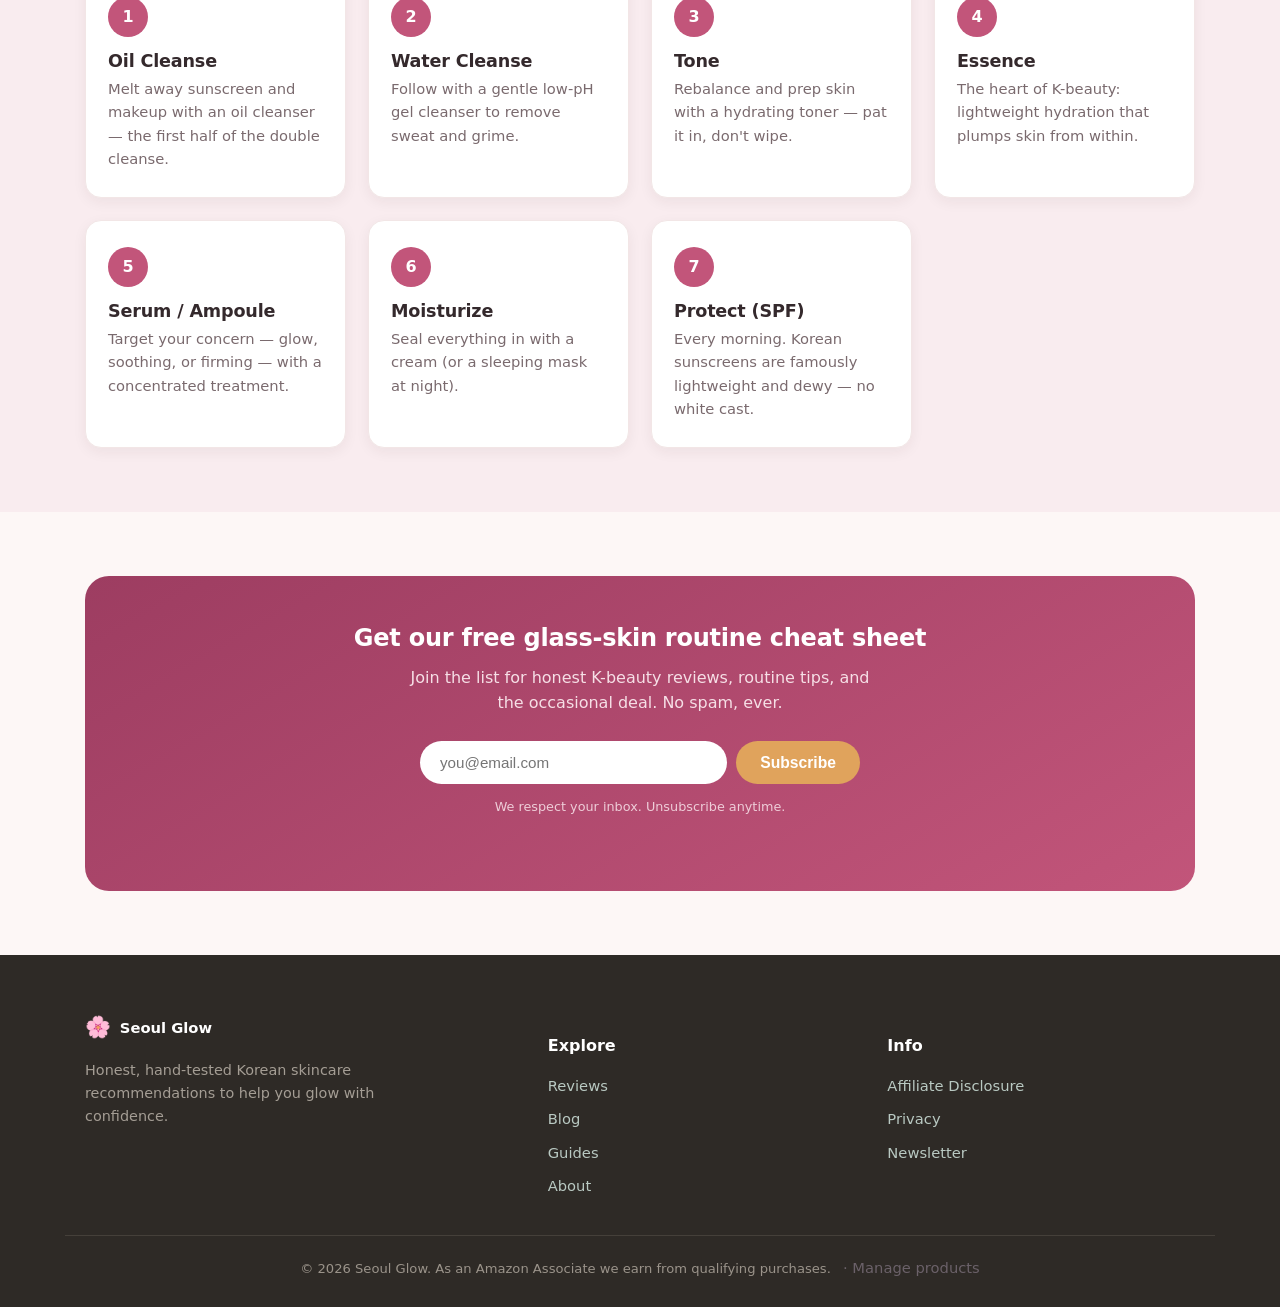
==== commit 1a3d4bdb: "Add discreet footer link to the Product Builder tool Gives a clickable "Manage products" link in the" ====
--- a/index.html
+++ b/index.html
@@ -181,6 +181,7 @@
     </div>
     <div class="container footer-bottom">
       &copy; <span id="year">2026</span> Seoul Glow. As an Amazon Associate we earn from qualifying purchases.
+      <a href="product-builder.html" style="color:#6b6169; margin-left:.5rem;">· Manage products</a>
     </div>
   </footer>
 
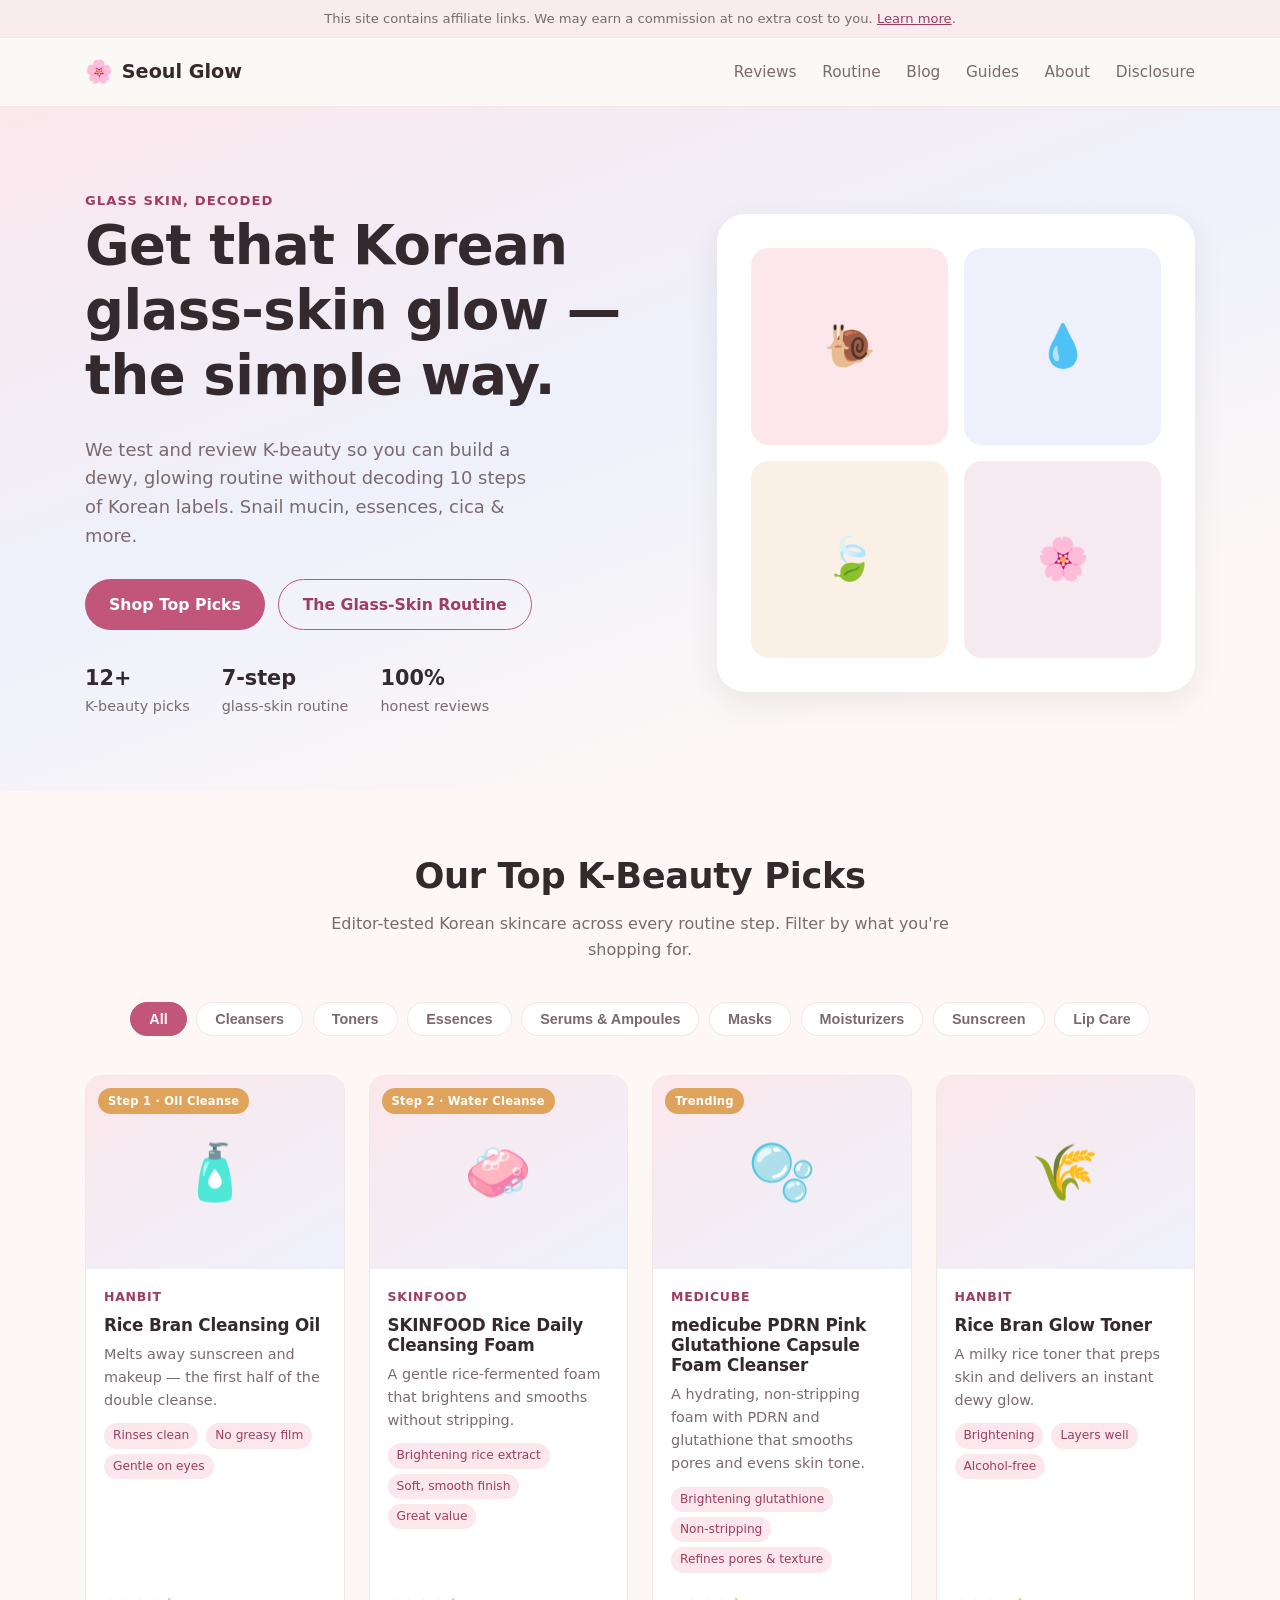
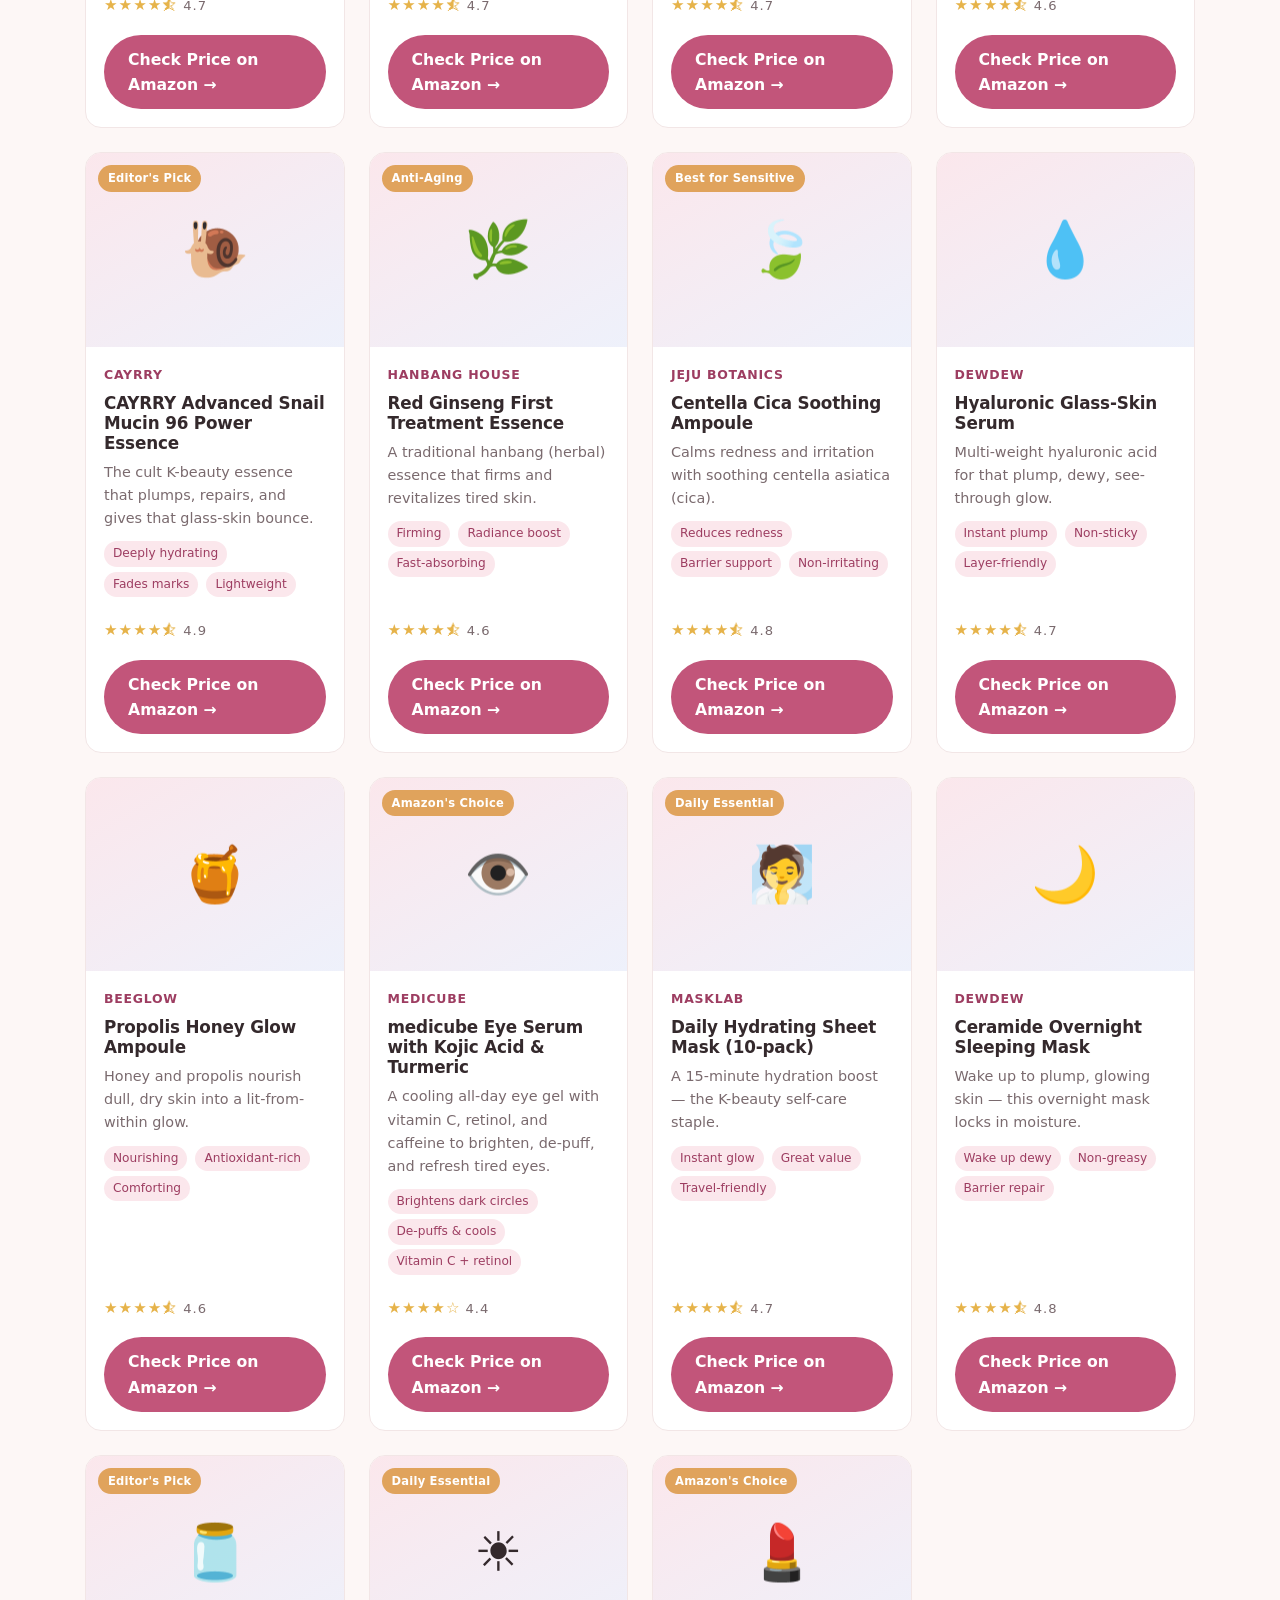
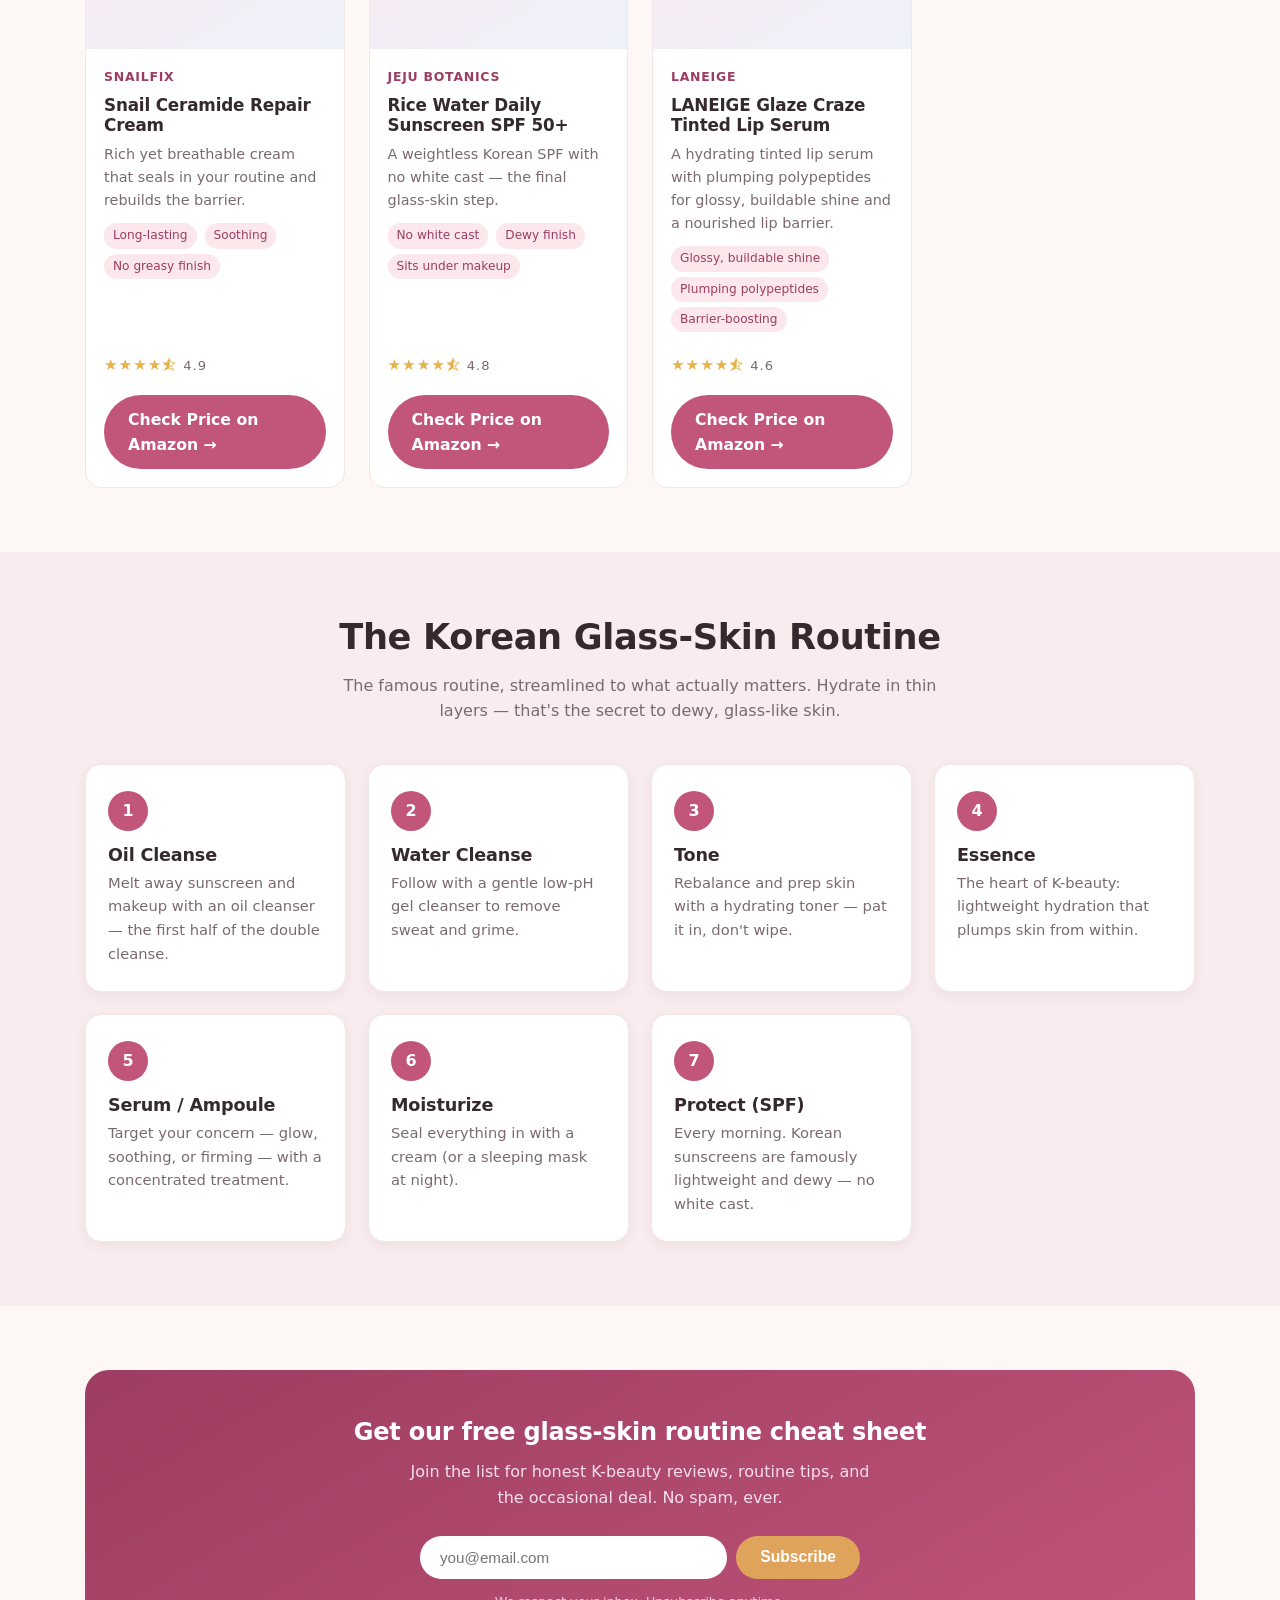
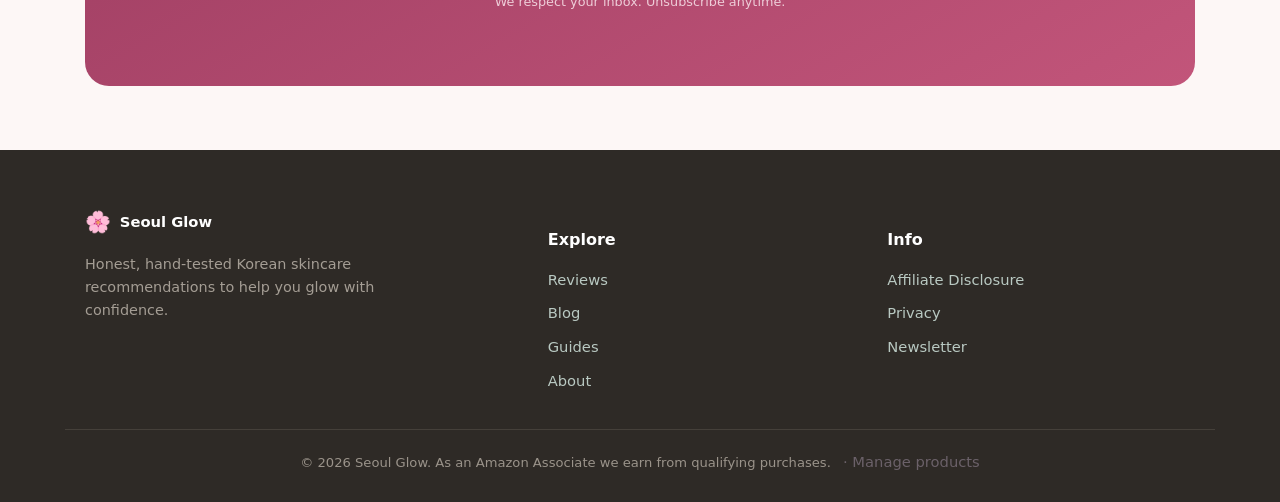
==== commit 79d019c5: "Add LANEIGE Glaze Craze tinted lip serum + Lip Care category New lip serum product with a dedicated " ====
--- a/index.html
+++ b/index.html
@@ -83,6 +83,7 @@
         <button class="filter-pill" data-filter="mask">Masks</button>
         <button class="filter-pill" data-filter="moisturizer">Moisturizers</button>
         <button class="filter-pill" data-filter="sunscreen">Sunscreen</button>
+        <button class="filter-pill" data-filter="lip">Lip Care</button>
       </div>
 
       <div class="product-grid" id="product-grid">
--- a/css/style.css
+++ b/css/style.css
@@ -178,11 +178,21 @@
   place-items: center;
   font-size: 3.4rem;
   background: linear-gradient(150deg, #fbe7ec, #eef1fb);
+  overflow: hidden;
+}
+.card-photo {
+  position: absolute;
+  inset: 0;
+  width: 100%;
+  height: 100%;
+  object-fit: cover;
+  z-index: 1;
 }
 .card-badge {
   position: absolute;
   top: 12px;
   left: 12px;
+  z-index: 2;
   background: var(--accent);
   color: #fff;
   font-size: .72rem;
